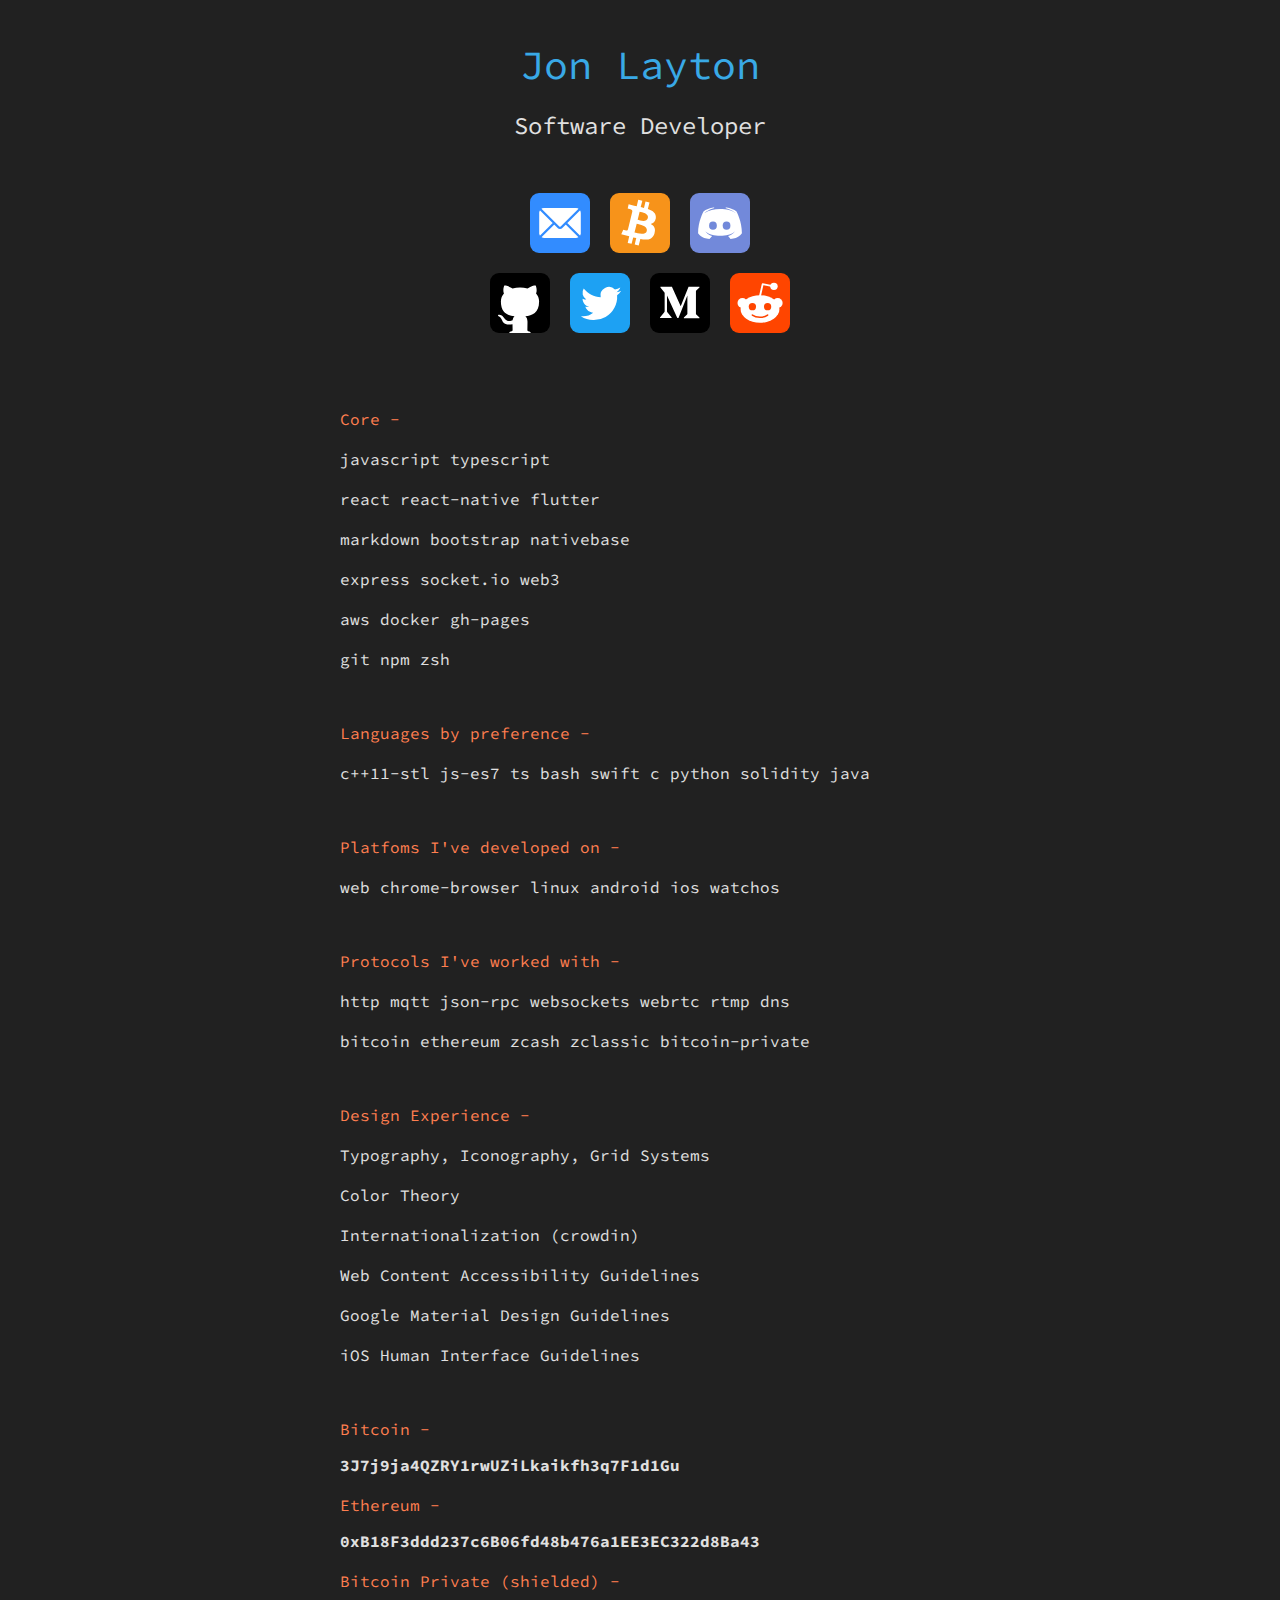
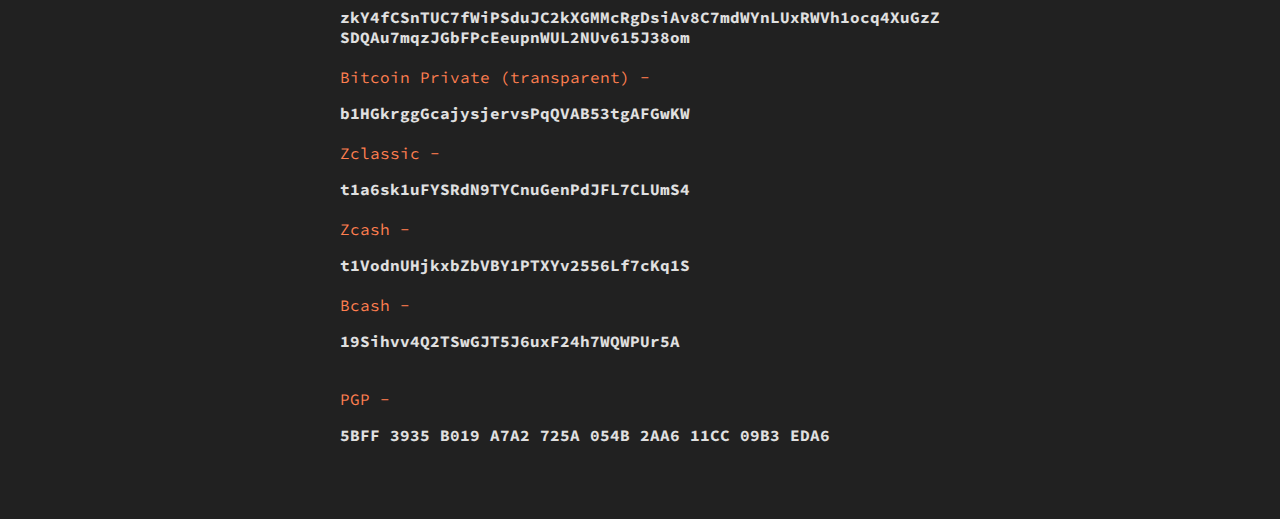
==== index.html @ 003374ee "Initial commit" ====
<!DOCTYPE html>
<html lang="en">
<body>
  <head>

    <meta charset="UTF-8">
    <meta name="viewport" content="width=device-width, initial-scale=1.0 user-scalable=no">

    <title>JonL.io</title>

    <link href="https://fonts.googleapis.com/css?family=Source+Code+Pro" rel="stylesheet" type="text/css">
    <link href="https://fonts.googleapis.com/icon?family=Material+Icons" rel="stylesheet">
    <link href="css/style.css" rel="stylesheet" type="text/css">

    <script src="https://ajax.googleapis.com/ajax/libs/jquery/3.1.1/jquery.min.js"></script>

  </head>
  <header>

    <span class="previous button left material-icons" style="display: none;">navigate_before</span>
    <span class="next button material-icons" style="display: none;">navigate_next</span>

    <!-- Switches between an icon and text -->
    <span class="text left desktop" id="desktop" style="display: none;"></span>
    <span class="text left mobile" id="mobile" style="display: none;"></span>

    <!-- Switches between small and large -->
    <!--
    <span class="inversion button right mobile material-icons">invert_colors</span>
    <span class="inversion button right desktop" style="margin-right:40px;">&#9635;</span>
    -->

  </header>
  <section>

    <!-- (Increment for next post) (first visible at the top) -->

    <div class="post" id="0" style="margin-top: 40px;">
      <h1>Jon Layton</h1>
      <h2>Software Developer</h2>
      <br/>
      <br/>

      <ul class="social-list centered">
        <li><a href="mailto:me@jonl.io">
          <svg xmlns="http://www.w3.org/2000/svg" fill="#328cff" aria-label="Email" role="img" viewBox="0 0 512 512"><rect width="512" height="512" rx="15%"/><rect width="355" height="256" x="78.5" y="128" fill="#fff" rx="8%"/><path fill="none" stroke="#328cff" stroke-width="20" d="M434 128L269 292c-7 8-19 8-26 0L78 128m0 256l129-128m227 128L305 256"/></svg>
        </a></li>
        <li><a href="bitcoin:3J7j9ja4QZRY1rwUZiLkaikfh3q7F1d1Gu">
          <svg fill="#fff" viewBox="0 0 512 512" xmlns="http://www.w3.org/2000/svg" aria-label="Bitcoin" role="img"><rect fill="#f7931a" height="512" rx="15%" width="512"/><path d="m391 216c6-43-25-64-68-79l14-55-34-9-13 54-28-7 14-54-35-9-13 56-22-5-47-12-8 36 24 6c14 4 17 14 15 21l-15 63 3 1-3-1-22 89c-2 5-6 11-16 8l-24-6-17 39 68 17-13 57 33 8 14-55 26 6-13 55 34 9 14-56c58 11 102 6 120-46 14-42-1-66-32-82 22-5 39-20 44-49zm-77 108c-11 41-82 20-105 14l19-75c23 6 97 17 86 61zm9-110c-9 39-67 20-87 15l17-68c20 5 81 14 70 53z"/></svg>
        </a></li>
        <li><a href="https://discord.gg/fMrTuHS">
          <svg fill="#7289da" viewBox="0 0 512 512" xmlns="http://www.w3.org/2000/svg" aria-label="Discord" role="img"><rect height="512" rx="15%" width="512"/><path d="m346 392-21-25c41-11 57-39 57-39-52 49-194 51-249 0 0 0 14 26 56 39l-23 25c-70-1-97-48-97-48 0-104 46-187 46-187 47-33 90-33 90-33l3 4c-58 16-83 42-83 42 68-46 208-42 263 0 1-1-33-28-86-42l5-4s43 0 90 33c0 0 46 83 46 187 0 0-27 47-97 48z" fill="#fff"/><ellipse cx="196" cy="279" rx="33" ry="35"/><ellipse cx="312" cy="279" rx="33" ry="35"/></svg>
        </a></li>
      </ul>

      <ul class="social-list centered">
        <li><a href="https://github.com/ch4ot1c">
          <svg xmlns="http://www.w3.org/2000/svg" aria-label="Github" role="img" viewBox="0 0 512 512"><rect width="512" height="512" rx="15%"/><clipPath id="a"><rect width="512" height="512" rx="15%"/></clipPath><path fill="#fff" d="M335 499c14 0 12 17 12 17H165s-2-17 12-17c13 0 16-6 16-12l-1-50c-71 16-86-28-86-28-12-30-28-37-28-37-24-16 1-16 1-16 26 2 40 26 40 26 22 39 59 28 74 22 2-17 9-28 16-35-57-6-116-28-116-126 0-28 10-51 26-69-3-6-11-32 3-67 0 0 21-7 70 26 42-12 86-12 128 0 49-33 70-26 70-26 14 35 6 61 3 67 16 18 26 41 26 69 0 98-60 120-117 126 10 8 18 24 18 48l-1 70c0 6 3 12 16 12z" clip-path="url(#a)"/></svg>
        </a></li>
        <li><a href="https://twitter.com/Jon_S_Layton">
          <svg xmlns="http://www.w3.org/2000/svg" aria-label="Twitter" role="img" viewBox="0 0 512 512"><rect width="512" height="512" fill="#1da1f3" rx="15%"/><path fill="#fff" d="M437 152c-12 6-26 10-40 12 15-9 26-23 32-40-14 8-29 14-45 17a72 72 0 0 0-122 65c-56-3-110-29-145-74a68 68 0 0 0 22 94c-11 0-22-2-32-7 1 33 24 62 56 69-10 3-21 3-32 1 10 29 37 49 67 50-29 24-68 35-105 29a199 199 0 0 0 309-179c14-10 26-22 35-37"/></svg>
        </a></li>
        <li><a href="https://medium.com/@jon_l">
          <svg xmlns="http://www.w3.org/2000/svg" aria-label="Medium" role="img" viewBox="0 0 512 512"><rect width="512" height="512" rx="15%"/><path fill="#fff" d="M125 173c0-4-2-9-5-11l-31-38v-6h98l75 166 67-166h93v6l-27 26c-2 1-3 4-3 7v190c0 3 1 6 3 8l27 25v6H289v-6l27-26c3-3 3-4 3-8V193l-76 192h-10l-88-192v129c-1 5 1 11 5 15l35 43v5H85v-5l35-43c4-4 6-10 5-15z"/></svg>
        </a></li>
        <li><a href="https://www.reddit.com/user/ch4ot1c/">
          <svg fill="#ff4500" stroke-linecap="round" stroke-linejoin="round" viewBox="0 0 512 512" xmlns="http://www.w3.org/2000/svg" aria-label="Reddit"><rect height="512" rx="15%" width="512"/><g fill="#fff"><ellipse cx="256" cy="307" rx="166" ry="117"/><ellipse cx="106" cy="256" rx="42" ry="42"/><ellipse cx="407" cy="256" rx="42" ry="42"/></g><path d="m256 196 23-101 73 15" fill="none" stroke="#fff" stroke-width="16"/><ellipse cx="375" cy="114" fill="#fff" rx="32" ry="31"/><ellipse cx="191" cy="287" rx="31" ry="31"/><ellipse cx="321" cy="287" rx="31" ry="31"/><path d="m191 359c33 25 97 26 130 0" fill="none" stroke="#ff4500" stroke-width="13"/></svg>
        </a></li>
      </ul>

      <!-- TODO Cashtag, Addrs -->

      <br/>
      <br/>

      <p>
        <p class="color-title">Core -</p>
        <p><a href="https://github.com/tc39/ecma262" target="_blank">javascript</a> <a href="https://github.com/Microsoft/TypeScript/blob/master/doc/spec.md" target="_blank">typescript</a></p>
        <p><a href="https://github.com/facebook/react" target="_blank">react</a> <a href="https://github.com/facebook/react-native" target="_blank">react-native</a> <a href="https://github.com/flutter/flutter" target="_blank">flutter</a></p>
        <p><a href="https://www.markdownguide.org/cheat-sheet/" target="_blank">markdown</a> <a href="https://getbootstrap.com/" target="_blank">bootstrap</a> <a href="https://nativebase.io/" target="_blank">nativebase</a></p>
        <p><a href="https://expressjs.com/en/4x/api.html" target="_blank">express</a> <a href="https://socket.io/" target="_blank">socket.io</a> <a href="https://github.com/ethereum/web3.js/" target="_blank">web3</a></p>
        <p><a href="https://aws.amazon.com/" target="_blank">aws</a> <a href="https://hub.docker.com/explore/" target="_blank">docker</a> <a href="https://pages.github.com/" target="_blank">gh-pages</a></p>
        <p><a href="https://git-scm.com/" target="_blank">git</a> <a href="https://www.npmjs.com/" target="_blank">npm</a> <a href="https://github.com/robbyrussell/oh-my-zsh/wiki" target="_blank">zsh</a></p>
        <br/>
        <p class="color-title">Languages by preference -</p>
        <p><a href="https://en.cppreference.com/w/cpp" target="_blank">c++11-stl</a> <a href="https://github.com/tc39/ecma262" target="_blank">js-es7</a> <a href="https://github.com/Microsoft/TypeScript/blob/master/doc/spec.md" target="_blank">ts</a> <a href="https://www.gnu.org/software/bash/" target="_blank">bash</a> <a href="https://docs.swift.org/swift-book/LanguageGuide/TheBasics.html" target="_blank">swift</a> <a href="http://cslibrary.stanford.edu/101/EssentialC.pdf" target="_blank">c</a> <a href="https://docs.python.org/3.6/" target="_blank">python</a> <a href="https://remix.ethereum.org/" target="_blank">solidity</a> <a href="https://www.java.com/en/" target="_blank">java</a></p>
        <br/>
        <p class="color-title">Platfoms I've developed on -</p>
        <p><a href="https://developers.google.com/web/progressive-web-apps/" target="_blank">web</a> <a href="https://developer.chrome.com/extensions/devguide" target="_blank">chrome-browser</a> <a href="https://www.kernel.org/" target="_blank">linux</a> <a href="https://www.android.com/" target="_blank">android</a> <a href="https://www.apple.com/ios" target="_blank">ios</a> <a href="https://www.apple.com/watchos" target="_blank">watchos</a></p>
        <br/>
        <p class="color-title">Protocols I've worked with -</p>
        <p><a href="https://tools.ietf.org/html/rfc7540" target="_blank">http</a> <a href="https://mqtt.org/" target="_blank">mqtt</a> <a href="http://www.jsonrpc.org/" target="_blank">json-rpc</a> <a href="https://tools.ietf.org/html/rfc6455" target="_blank">websockets</a> <a href="https://webrtc.org/" target="_blank">webrtc</a> <a href="https://www.adobe.com/content/dam/acom/en/devnet/rtmp/pdf/rtmp_specification_1.0.pdf" target="_blank">rtmp</a> <a href="https://blog.cloudflare.com/announcing-1111/" target="_blank">dns</a></p>
        <p><a href="https://bitcoin.org/bitcoin.pdf" target="_blank">bitcoin</a> <a href="http://gavwood.com/paper.pdf" target="_blank">ethereum</a> <a href="https://github.com/zcash/zips/blob/master/protocol/protocol.pdf" target="_blank">zcash</a> <a href="https://github.com/z-classic/zclassic" target="_blank">zclassic</a> <a href="https://github.com/BTCPrivate/BitcoinPrivate" target="_blank">bitcoin-private</a></p>
        <br/>
        <p class="color-title">Design Experience -</p>
        <p>Typography, Iconography, Grid Systems</p>
        <p>Color Theory</p>
        <p>Internationalization (<a href="https://crowdin.com/" target="_blank">crowdin</a>)</p>
        <p>Web Content Accessibility Guidelines</p>
        <p>Google Material Design Guidelines</p>
        <p>iOS Human Interface Guidelines</p>
        <br/>
        <p class="color-title">Bitcoin - </p><b>3J7j9ja4QZRY1rwUZiLkaikfh3q7F1d1Gu</b>
        <p class="color-title">Ethereum - </p><b>0xB18F3ddd237c6B06fd48b476a1EE3EC322d8Ba43</b>
        <p class="color-title">Bitcoin Private (shielded) - </p><b>zkY4fCSnTUC7fWiPSduJC2kXGMMcRgDsiAv8C7mdWYnLUxRWVh1ocq4XuGzZSDQAu7mqzJGbFPcEeupnWUL2NUv615J38om</b>
        <p class="color-title">Bitcoin Private (transparent) - </p><b>b1HGkrggGcajysjervsPqQVAB53tgAFGwKW</b>
        <p class="color-title">Zclassic - </p><b>t1a6sk1uFYSRdN9TYCnuGenPdJFL7CLUmS4</b>
        <p class="color-title">Zcash - </p><b>t1VodnUHjkxbZbVBY1PTXYv2556Lf7cKq1S</b>
        <p class="color-title">Bcash - </p><b>19Sihvv4Q2TSwGJT5J6uxF24h7WQWPUr5A</b>
        <br/>
        <br/>
        <p class="color-title">PGP - </p><b>5BFF 3935 B019 A7A2 725A 054B 2AA6 11CC 09B3 EDA6</b>

    </div>

    <!-- Programming Education -->

    <br/>
  </section>

</body>
</html>
---- css/style.css ----
body { background-color: #212121; margin: 0; }
header { max-height: 56px; }

section {
  margin-left: auto;
  margin-right: auto;
  padding-left: 16px;
  padding-right: 16px;
  max-width: 600px;
  padding-bottom: 56px;
}

h1, h2, p, i, b, a, span { font-family: "Source Code Pro", serif; }
h1 { text-align: center; color: #39A9E6; margin-top: 20px; font-size: 250%; }
h1, h2 { font-weight: normal; text-align: center; margin-bottom: 0px; }

h2, p, i, b, a {
  color: #E0E0E0;
  text-decoration: none;
}

h2, p { margin-top: 20px; }
p { text-align: left; }
a { border-bottom: 0; text-decoration: none; }
a:hover {
    border-bottom: 1px dotted #E0E0E0;
    text-decoration: none;
    cursor: pointer;
}

span, .material-icons {
  color: #A6A6A6;
  line-height: 56px;
  padding-right: 8px;
  padding-left: 8px;
  cursor: pointer;
  display: inline-block;
}

.left { float: left; }
.right { float: right; }

.text {
  padding-left: 2px;
  padding-right: 2px;
}

.line {
  height: 1px;
  margin-bottom: 20px;
  margin-top: 20px;
  background-color: #A6A6A6;
  opacity: 0.2;
}

.body-light { background-color: #FDF6E3; }
.span-light { color: #646464; }
.text-light { color: #212121; }
.line-light { background-color: #646464; }

.pressed { background-color: rgba(166, 166, 166, 0.2); }
.hidden { visibility: hidden; }

.mobile { display: none; }

@media (max-width: 600px) {
  .desktop { display: none; }
  .mobile { display: inline-block; }
}


p.color-title {
  color: coral;
}

.social-list {
  list-style: none;
  text-align: center;

  margin-left: auto;
  margin-right: auto;

  padding: 0px;
}

.social-list li {
  width: 60px;

  padding-left: 8px;
  padding-right: 8px;
  display: inline-block;
}

.social-list li a:hover {
  border-bottom: 0;
}

.centered {
  text-align: center;
}

.qr {
  width: 300px;
}

p~b {
  word-wrap: break-word;
}
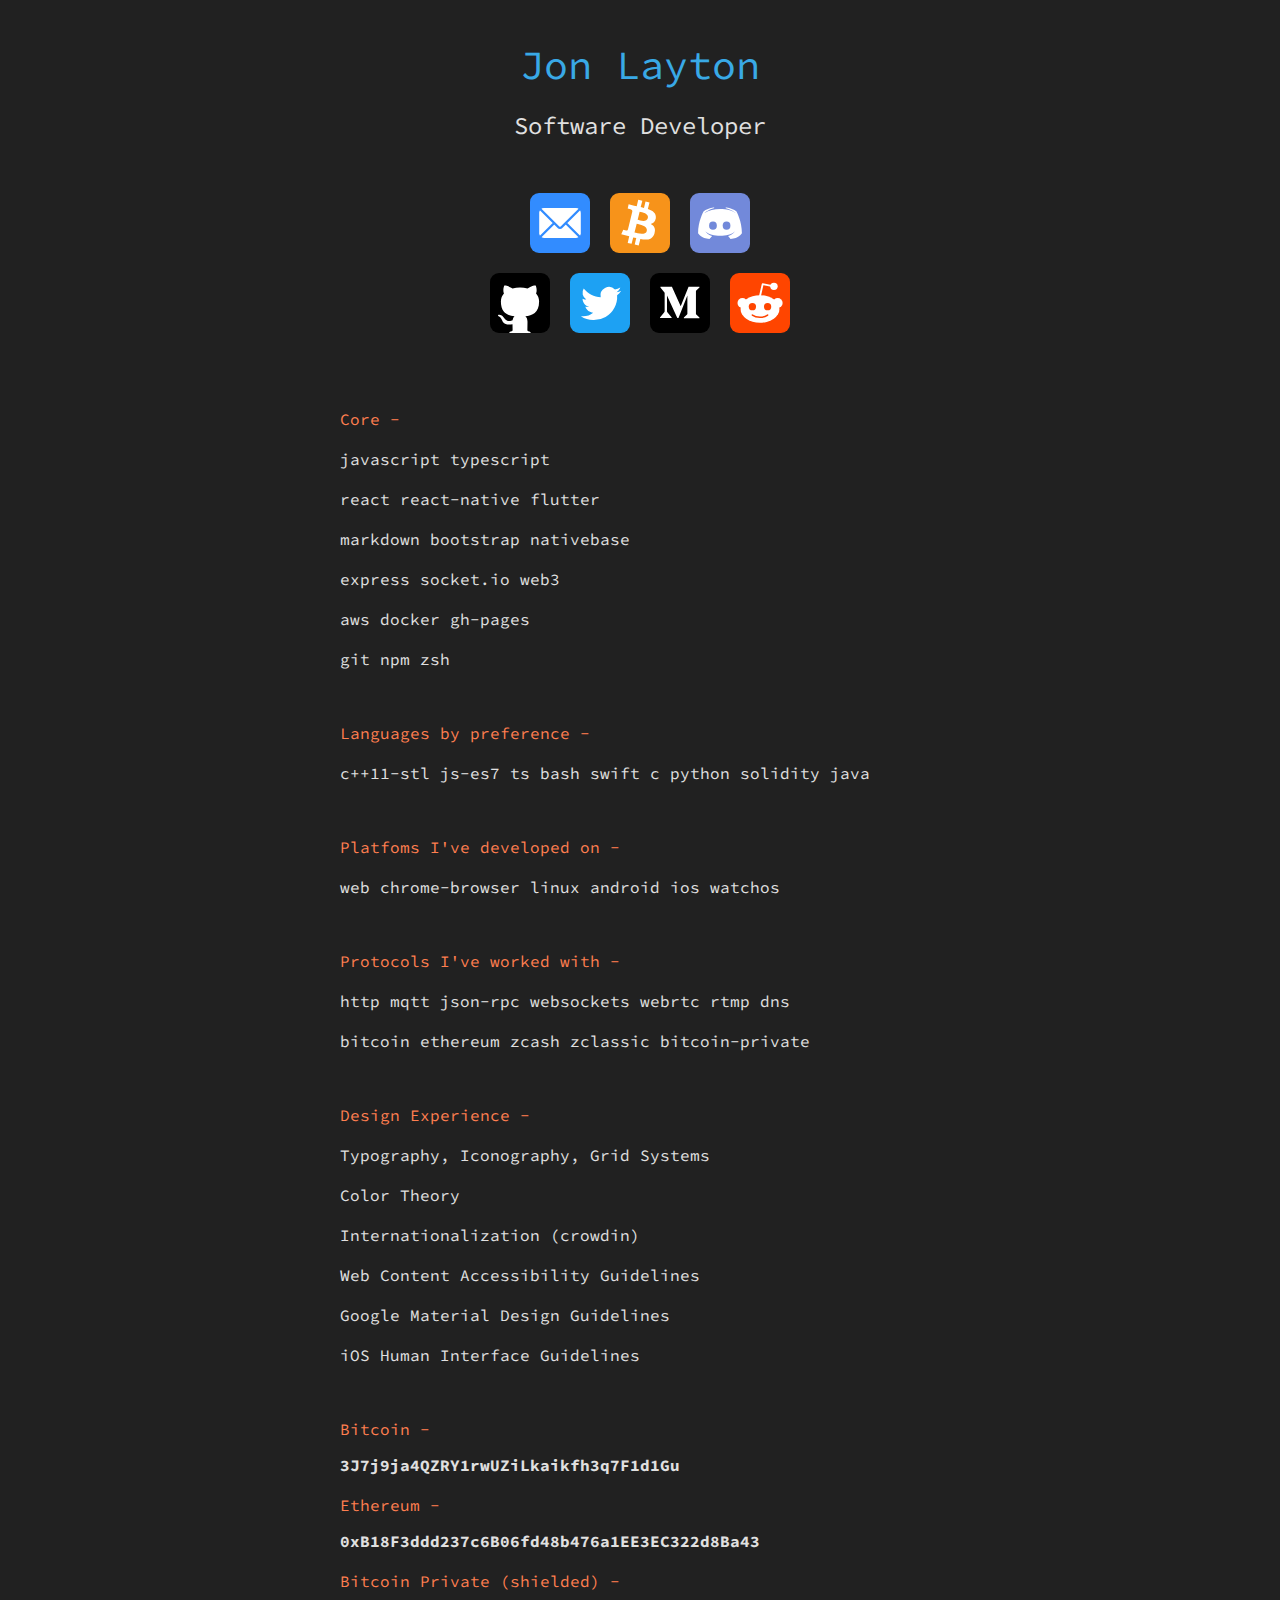
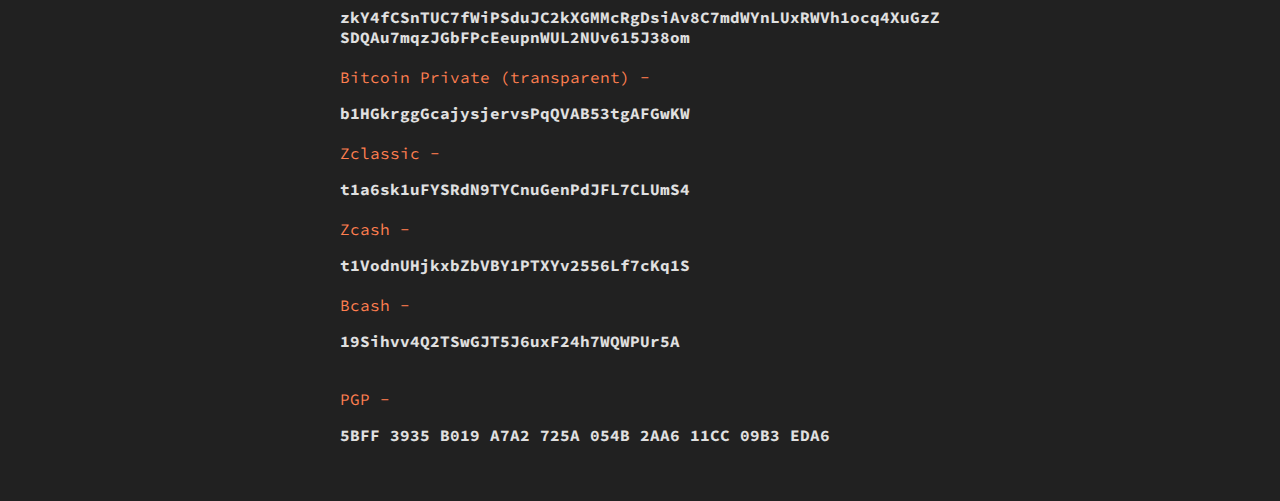
==== commit b9617782: "Cleanup" ====
--- a/index.html
+++ b/index.html
@@ -1,97 +1,133 @@
 <!DOCTYPE html>
 <html lang="en">
+
+<head>
+
+  <meta charset="UTF-8">
+  <meta name="viewport" content="width=device-width, initial-scale=1.0 user-scalable=no">
+
+  <title>JonL.io</title>
+
+  <link href="https://fonts.googleapis.com/css?family=Source+Code+Pro" rel="stylesheet" type="text/css">
+  <link href="https://fonts.googleapis.com/icon?family=Material+Icons" rel="stylesheet">
+  <link href="css/style.css" rel="stylesheet" type="text/css">
+
+  <script src="https://ajax.googleapis.com/ajax/libs/jquery/3.1.1/jquery.min.js"></script>
+
+</head>
+
 <body>
-  <head>
 
-    <meta charset="UTF-8">
-    <meta name="viewport" content="width=device-width, initial-scale=1.0 user-scalable=no">
-
-    <title>JonL.io</title>
-
-    <link href="https://fonts.googleapis.com/css?family=Source+Code+Pro" rel="stylesheet" type="text/css">
-    <link href="https://fonts.googleapis.com/icon?family=Material+Icons" rel="stylesheet">
-    <link href="css/style.css" rel="stylesheet" type="text/css">
-
-    <script src="https://ajax.googleapis.com/ajax/libs/jquery/3.1.1/jquery.min.js"></script>
-
-  </head>
-  <header>
-
-    <span class="previous button left material-icons" style="display: none;">navigate_before</span>
-    <span class="next button material-icons" style="display: none;">navigate_next</span>
-
-    <!-- Switches between an icon and text -->
-    <span class="text left desktop" id="desktop" style="display: none;"></span>
-    <span class="text left mobile" id="mobile" style="display: none;"></span>
-
-    <!-- Switches between small and large -->
-    <!--
-    <span class="inversion button right mobile material-icons">invert_colors</span>
-    <span class="inversion button right desktop" style="margin-right:40px;">&#9635;</span>
-    -->
-
-  </header>
   <section>
-
-    <!-- (Increment for next post) (first visible at the top) -->
-
-    <div class="post" id="0" style="margin-top: 40px;">
+    <div class="post" id="page" style="margin-top: 40px;">
       <h1>Jon Layton</h1>
       <h2>Software Developer</h2>
-      <br/>
-      <br/>
+      <br />
+      <br />
 
       <ul class="social-list centered">
         <li><a href="mailto:me@jonl.io">
-          <svg xmlns="http://www.w3.org/2000/svg" fill="#328cff" aria-label="Email" role="img" viewBox="0 0 512 512"><rect width="512" height="512" rx="15%"/><rect width="355" height="256" x="78.5" y="128" fill="#fff" rx="8%"/><path fill="none" stroke="#328cff" stroke-width="20" d="M434 128L269 292c-7 8-19 8-26 0L78 128m0 256l129-128m227 128L305 256"/></svg>
-        </a></li>
+            <svg xmlns="http://www.w3.org/2000/svg" fill="#328cff" aria-label="Email" role="img" viewBox="0 0 512 512">
+              <rect width="512" height="512" rx="15%" />
+              <rect width="355" height="256" x="78.5" y="128" fill="#fff" rx="8%" />
+              <path fill="none" stroke="#328cff" stroke-width="20" d="M434 128L269 292c-7 8-19 8-26 0L78 128m0 256l129-128m227 128L305 256" /></svg>
+          </a></li>
         <li><a href="bitcoin:3J7j9ja4QZRY1rwUZiLkaikfh3q7F1d1Gu">
-          <svg fill="#fff" viewBox="0 0 512 512" xmlns="http://www.w3.org/2000/svg" aria-label="Bitcoin" role="img"><rect fill="#f7931a" height="512" rx="15%" width="512"/><path d="m391 216c6-43-25-64-68-79l14-55-34-9-13 54-28-7 14-54-35-9-13 56-22-5-47-12-8 36 24 6c14 4 17 14 15 21l-15 63 3 1-3-1-22 89c-2 5-6 11-16 8l-24-6-17 39 68 17-13 57 33 8 14-55 26 6-13 55 34 9 14-56c58 11 102 6 120-46 14-42-1-66-32-82 22-5 39-20 44-49zm-77 108c-11 41-82 20-105 14l19-75c23 6 97 17 86 61zm9-110c-9 39-67 20-87 15l17-68c20 5 81 14 70 53z"/></svg>
-        </a></li>
+            <svg fill="#fff" viewBox="0 0 512 512" xmlns="http://www.w3.org/2000/svg" aria-label="Bitcoin" role="img">
+              <rect fill="#f7931a" height="512" rx="15%" width="512" />
+              <path d="m391 216c6-43-25-64-68-79l14-55-34-9-13 54-28-7 14-54-35-9-13 56-22-5-47-12-8 36 24 6c14 4 17 14 15 21l-15 63 3 1-3-1-22 89c-2 5-6 11-16 8l-24-6-17 39 68 17-13 57 33 8 14-55 26 6-13 55 34 9 14-56c58 11 102 6 120-46 14-42-1-66-32-82 22-5 39-20 44-49zm-77 108c-11 41-82 20-105 14l19-75c23 6 97 17 86 61zm9-110c-9 39-67 20-87 15l17-68c20 5 81 14 70 53z" /></svg>
+          </a></li>
         <li><a href="https://discord.gg/fMrTuHS">
-          <svg fill="#7289da" viewBox="0 0 512 512" xmlns="http://www.w3.org/2000/svg" aria-label="Discord" role="img"><rect height="512" rx="15%" width="512"/><path d="m346 392-21-25c41-11 57-39 57-39-52 49-194 51-249 0 0 0 14 26 56 39l-23 25c-70-1-97-48-97-48 0-104 46-187 46-187 47-33 90-33 90-33l3 4c-58 16-83 42-83 42 68-46 208-42 263 0 1-1-33-28-86-42l5-4s43 0 90 33c0 0 46 83 46 187 0 0-27 47-97 48z" fill="#fff"/><ellipse cx="196" cy="279" rx="33" ry="35"/><ellipse cx="312" cy="279" rx="33" ry="35"/></svg>
-        </a></li>
+            <svg fill="#7289da" viewBox="0 0 512 512" xmlns="http://www.w3.org/2000/svg" aria-label="Discord" role="img">
+              <rect height="512" rx="15%" width="512" />
+              <path d="m346 392-21-25c41-11 57-39 57-39-52 49-194 51-249 0 0 0 14 26 56 39l-23 25c-70-1-97-48-97-48 0-104 46-187 46-187 47-33 90-33 90-33l3 4c-58 16-83 42-83 42 68-46 208-42 263 0 1-1-33-28-86-42l5-4s43 0 90 33c0 0 46 83 46 187 0 0-27 47-97 48z"
+                fill="#fff" />
+              <ellipse cx="196" cy="279" rx="33" ry="35" />
+              <ellipse cx="312" cy="279" rx="33" ry="35" /></svg>
+          </a></li>
       </ul>
 
       <ul class="social-list centered">
         <li><a href="https://github.com/ch4ot1c">
-          <svg xmlns="http://www.w3.org/2000/svg" aria-label="Github" role="img" viewBox="0 0 512 512"><rect width="512" height="512" rx="15%"/><clipPath id="a"><rect width="512" height="512" rx="15%"/></clipPath><path fill="#fff" d="M335 499c14 0 12 17 12 17H165s-2-17 12-17c13 0 16-6 16-12l-1-50c-71 16-86-28-86-28-12-30-28-37-28-37-24-16 1-16 1-16 26 2 40 26 40 26 22 39 59 28 74 22 2-17 9-28 16-35-57-6-116-28-116-126 0-28 10-51 26-69-3-6-11-32 3-67 0 0 21-7 70 26 42-12 86-12 128 0 49-33 70-26 70-26 14 35 6 61 3 67 16 18 26 41 26 69 0 98-60 120-117 126 10 8 18 24 18 48l-1 70c0 6 3 12 16 12z" clip-path="url(#a)"/></svg>
-        </a></li>
-        <li><a href="https://twitter.com/Jon_S_Layton">
-          <svg xmlns="http://www.w3.org/2000/svg" aria-label="Twitter" role="img" viewBox="0 0 512 512"><rect width="512" height="512" fill="#1da1f3" rx="15%"/><path fill="#fff" d="M437 152c-12 6-26 10-40 12 15-9 26-23 32-40-14 8-29 14-45 17a72 72 0 0 0-122 65c-56-3-110-29-145-74a68 68 0 0 0 22 94c-11 0-22-2-32-7 1 33 24 62 56 69-10 3-21 3-32 1 10 29 37 49 67 50-29 24-68 35-105 29a199 199 0 0 0 309-179c14-10 26-22 35-37"/></svg>
-        </a></li>
+            <svg xmlns="http://www.w3.org/2000/svg" aria-label="Github" role="img" viewBox="0 0 512 512">
+              <rect width="512" height="512" rx="15%" />
+              <clipPath id="gh_svg">
+                <rect width="512" height="512" rx="15%" />
+              </clipPath>
+              <path fill="#fff" d="M335 499c14 0 12 17 12 17H165s-2-17 12-17c13 0 16-6 16-12l-1-50c-71 16-86-28-86-28-12-30-28-37-28-37-24-16 1-16 1-16 26 2 40 26 40 26 22 39 59 28 74 22 2-17 9-28 16-35-57-6-116-28-116-126 0-28 10-51 26-69-3-6-11-32 3-67 0 0 21-7 70 26 42-12 86-12 128 0 49-33 70-26 70-26 14 35 6 61 3 67 16 18 26 41 26 69 0 98-60 120-117 126 10 8 18 24 18 48l-1 70c0 6 3 12 16 12z"
+                clip-path="url(#gh_svg)" />
+            </svg>
+          </a></li>
+        <li><a href="https://twitter.com/Jon_L_">
+            <svg xmlns="http://www.w3.org/2000/svg" aria-label="Twitter" role="img" viewBox="0 0 512 512">
+              <rect width="512" height="512" fill="#1da1f3" rx="15%" />
+              <path fill="#fff" d="M437 152c-12 6-26 10-40 12 15-9 26-23 32-40-14 8-29 14-45 17a72 72 0 0 0-122 65c-56-3-110-29-145-74a68 68 0 0 0 22 94c-11 0-22-2-32-7 1 33 24 62 56 69-10 3-21 3-32 1 10 29 37 49 67 50-29 24-68 35-105 29a199 199 0 0 0 309-179c14-10 26-22 35-37" /></svg>
+          </a></li>
         <li><a href="https://medium.com/@jon_l">
-          <svg xmlns="http://www.w3.org/2000/svg" aria-label="Medium" role="img" viewBox="0 0 512 512"><rect width="512" height="512" rx="15%"/><path fill="#fff" d="M125 173c0-4-2-9-5-11l-31-38v-6h98l75 166 67-166h93v6l-27 26c-2 1-3 4-3 7v190c0 3 1 6 3 8l27 25v6H289v-6l27-26c3-3 3-4 3-8V193l-76 192h-10l-88-192v129c-1 5 1 11 5 15l35 43v5H85v-5l35-43c4-4 6-10 5-15z"/></svg>
-        </a></li>
+            <svg xmlns="http://www.w3.org/2000/svg" aria-label="Medium" role="img" viewBox="0 0 512 512">
+              <rect width="512" height="512" rx="15%" />
+              <path fill="#fff" d="M125 173c0-4-2-9-5-11l-31-38v-6h98l75 166 67-166h93v6l-27 26c-2 1-3 4-3 7v190c0 3 1 6 3 8l27 25v6H289v-6l27-26c3-3 3-4 3-8V193l-76 192h-10l-88-192v129c-1 5 1 11 5 15l35 43v5H85v-5l35-43c4-4 6-10 5-15z" /></svg>
+          </a></li>
         <li><a href="https://www.reddit.com/user/ch4ot1c/">
-          <svg fill="#ff4500" stroke-linecap="round" stroke-linejoin="round" viewBox="0 0 512 512" xmlns="http://www.w3.org/2000/svg" aria-label="Reddit"><rect height="512" rx="15%" width="512"/><g fill="#fff"><ellipse cx="256" cy="307" rx="166" ry="117"/><ellipse cx="106" cy="256" rx="42" ry="42"/><ellipse cx="407" cy="256" rx="42" ry="42"/></g><path d="m256 196 23-101 73 15" fill="none" stroke="#fff" stroke-width="16"/><ellipse cx="375" cy="114" fill="#fff" rx="32" ry="31"/><ellipse cx="191" cy="287" rx="31" ry="31"/><ellipse cx="321" cy="287" rx="31" ry="31"/><path d="m191 359c33 25 97 26 130 0" fill="none" stroke="#ff4500" stroke-width="13"/></svg>
-        </a></li>
+            <svg fill="#ff4500" stroke-linecap="round" stroke-linejoin="round" viewBox="0 0 512 512" xmlns="http://www.w3.org/2000/svg"
+              aria-label="Reddit">
+              <rect height="512" rx="15%" width="512" />
+              <g fill="#fff">
+                <ellipse cx="256" cy="307" rx="166" ry="117" />
+                <ellipse cx="106" cy="256" rx="42" ry="42" />
+                <ellipse cx="407" cy="256" rx="42" ry="42" />
+              </g>
+              <path d="m256 196 23-101 73 15" fill="none" stroke="#fff" stroke-width="16" />
+              <ellipse cx="375" cy="114" fill="#fff" rx="32" ry="31" />
+              <ellipse cx="191" cy="287" rx="31" ry="31" />
+              <ellipse cx="321" cy="287" rx="31" ry="31" />
+              <path d="m191 359c33 25 97 26 130 0" fill="none" stroke="#ff4500" stroke-width="13" />
+            </svg>
+          </a></li>
       </ul>
 
-      <!-- TODO Cashtag, Addrs -->
-
-      <br/>
-      <br/>
+      <br />
+      <br />
 
       <p>
         <p class="color-title">Core -</p>
-        <p><a href="https://github.com/tc39/ecma262" target="_blank">javascript</a> <a href="https://github.com/Microsoft/TypeScript/blob/master/doc/spec.md" target="_blank">typescript</a></p>
-        <p><a href="https://github.com/facebook/react" target="_blank">react</a> <a href="https://github.com/facebook/react-native" target="_blank">react-native</a> <a href="https://github.com/flutter/flutter" target="_blank">flutter</a></p>
-        <p><a href="https://www.markdownguide.org/cheat-sheet/" target="_blank">markdown</a> <a href="https://getbootstrap.com/" target="_blank">bootstrap</a> <a href="https://nativebase.io/" target="_blank">nativebase</a></p>
-        <p><a href="https://expressjs.com/en/4x/api.html" target="_blank">express</a> <a href="https://socket.io/" target="_blank">socket.io</a> <a href="https://github.com/ethereum/web3.js/" target="_blank">web3</a></p>
-        <p><a href="https://aws.amazon.com/" target="_blank">aws</a> <a href="https://hub.docker.com/explore/" target="_blank">docker</a> <a href="https://pages.github.com/" target="_blank">gh-pages</a></p>
-        <p><a href="https://git-scm.com/" target="_blank">git</a> <a href="https://www.npmjs.com/" target="_blank">npm</a> <a href="https://github.com/robbyrussell/oh-my-zsh/wiki" target="_blank">zsh</a></p>
-        <br/>
+        <p><a href="https://github.com/tc39/ecma262" target="_blank">javascript</a> <a href="https://github.com/Microsoft/TypeScript/blob/master/doc/spec.md"
+            target="_blank">typescript</a></p>
+        <p><a href="https://github.com/facebook/react" target="_blank">react</a> <a href="https://github.com/facebook/react-native"
+            target="_blank">react-native</a> <a href="https://github.com/flutter/flutter" target="_blank">flutter</a></p>
+        <p><a href="https://www.markdownguide.org/cheat-sheet/" target="_blank">markdown</a> <a href="https://getbootstrap.com/"
+            target="_blank">bootstrap</a> <a href="https://nativebase.io/" target="_blank">nativebase</a></p>
+        <p><a href="https://expressjs.com/en/4x/api.html" target="_blank">express</a> <a href="https://socket.io/"
+            target="_blank">socket.io</a> <a href="https://github.com/ethereum/web3.js/" target="_blank">web3</a></p>
+        <p><a href="https://aws.amazon.com/" target="_blank">aws</a> <a href="https://hub.docker.com/explore/" target="_blank">docker</a>
+          <a href="https://pages.github.com/" target="_blank">gh-pages</a></p>
+        <p><a href="https://git-scm.com/" target="_blank">git</a> <a href="https://www.npmjs.com/" target="_blank">npm</a>
+          <a href="https://github.com/robbyrussell/oh-my-zsh/wiki" target="_blank">zsh</a></p>
+        <br />
         <p class="color-title">Languages by preference -</p>
-        <p><a href="https://en.cppreference.com/w/cpp" target="_blank">c++11-stl</a> <a href="https://github.com/tc39/ecma262" target="_blank">js-es7</a> <a href="https://github.com/Microsoft/TypeScript/blob/master/doc/spec.md" target="_blank">ts</a> <a href="https://www.gnu.org/software/bash/" target="_blank">bash</a> <a href="https://docs.swift.org/swift-book/LanguageGuide/TheBasics.html" target="_blank">swift</a> <a href="http://cslibrary.stanford.edu/101/EssentialC.pdf" target="_blank">c</a> <a href="https://docs.python.org/3.6/" target="_blank">python</a> <a href="https://remix.ethereum.org/" target="_blank">solidity</a> <a href="https://www.java.com/en/" target="_blank">java</a></p>
-        <br/>
+        <p><a href="https://en.cppreference.com/w/cpp" target="_blank">c++11-stl</a> <a href="https://github.com/tc39/ecma262"
+            target="_blank">js-es7</a> <a href="https://github.com/Microsoft/TypeScript/blob/master/doc/spec.md" target="_blank">ts</a>
+          <a href="https://www.gnu.org/software/bash/" target="_blank">bash</a> <a href="https://docs.swift.org/swift-book/LanguageGuide/TheBasics.html"
+            target="_blank">swift</a> <a href="http://cslibrary.stanford.edu/101/EssentialC.pdf" target="_blank">c</a>
+          <a href="https://docs.python.org/3.6/" target="_blank">python</a> <a href="https://remix.ethereum.org/"
+            target="_blank">solidity</a> <a href="https://www.java.com/en/" target="_blank">java</a></p>
+        <br />
         <p class="color-title">Platfoms I've developed on -</p>
-        <p><a href="https://developers.google.com/web/progressive-web-apps/" target="_blank">web</a> <a href="https://developer.chrome.com/extensions/devguide" target="_blank">chrome-browser</a> <a href="https://www.kernel.org/" target="_blank">linux</a> <a href="https://www.android.com/" target="_blank">android</a> <a href="https://www.apple.com/ios" target="_blank">ios</a> <a href="https://www.apple.com/watchos" target="_blank">watchos</a></p>
-        <br/>
+        <p><a href="https://developers.google.com/web/progressive-web-apps/" target="_blank">web</a> <a href="https://developer.chrome.com/extensions/devguide"
+            target="_blank">chrome-browser</a> <a href="https://www.kernel.org/" target="_blank">linux</a> <a href="https://www.android.com/"
+            target="_blank">android</a> <a href="https://www.apple.com/ios" target="_blank">ios</a> <a href="https://www.apple.com/watchos"
+            target="_blank">watchos</a></p>
+        <br />
         <p class="color-title">Protocols I've worked with -</p>
-        <p><a href="https://tools.ietf.org/html/rfc7540" target="_blank">http</a> <a href="https://mqtt.org/" target="_blank">mqtt</a> <a href="http://www.jsonrpc.org/" target="_blank">json-rpc</a> <a href="https://tools.ietf.org/html/rfc6455" target="_blank">websockets</a> <a href="https://webrtc.org/" target="_blank">webrtc</a> <a href="https://www.adobe.com/content/dam/acom/en/devnet/rtmp/pdf/rtmp_specification_1.0.pdf" target="_blank">rtmp</a> <a href="https://blog.cloudflare.com/announcing-1111/" target="_blank">dns</a></p>
-        <p><a href="https://bitcoin.org/bitcoin.pdf" target="_blank">bitcoin</a> <a href="http://gavwood.com/paper.pdf" target="_blank">ethereum</a> <a href="https://github.com/zcash/zips/blob/master/protocol/protocol.pdf" target="_blank">zcash</a> <a href="https://github.com/z-classic/zclassic" target="_blank">zclassic</a> <a href="https://github.com/BTCPrivate/BitcoinPrivate" target="_blank">bitcoin-private</a></p>
-        <br/>
+        <p><a href="https://tools.ietf.org/html/rfc7540" target="_blank">http</a> <a href="https://mqtt.org/" target="_blank">mqtt</a>
+          <a href="http://www.jsonrpc.org/" target="_blank">json-rpc</a> <a href="https://tools.ietf.org/html/rfc6455"
+            target="_blank">websockets</a> <a href="https://webrtc.org/" target="_blank">webrtc</a> <a href="https://www.adobe.com/content/dam/acom/en/devnet/rtmp/pdf/rtmp_specification_1.0.pdf"
+            target="_blank">rtmp</a> <a href="https://blog.cloudflare.com/announcing-1111/" target="_blank">dns</a></p>
+        <p><a href="https://bitcoin.org/bitcoin.pdf" target="_blank">bitcoin</a> <a href="http://gavwood.com/paper.pdf"
+            target="_blank">ethereum</a> <a href="https://github.com/zcash/zips/blob/master/protocol/protocol.pdf"
+            target="_blank">zcash</a> <a href="https://github.com/z-classic/zclassic" target="_blank">zclassic</a> <a
+            href="https://github.com/BTCPrivate/BitcoinPrivate" target="_blank">bitcoin-private</a></p>
+        <br />
         <p class="color-title">Design Experience -</p>
         <p>Typography, Iconography, Grid Systems</p>
         <p>Color Theory</p>
@@ -99,24 +135,21 @@
         <p>Web Content Accessibility Guidelines</p>
         <p>Google Material Design Guidelines</p>
         <p>iOS Human Interface Guidelines</p>
-        <br/>
-        <p class="color-title">Bitcoin - </p><b>3J7j9ja4QZRY1rwUZiLkaikfh3q7F1d1Gu</b>
+        <br />
+        <p id="donate" class="color-title">Bitcoin - </p><b>3J7j9ja4QZRY1rwUZiLkaikfh3q7F1d1Gu</b>
         <p class="color-title">Ethereum - </p><b>0xB18F3ddd237c6B06fd48b476a1EE3EC322d8Ba43</b>
         <p class="color-title">Bitcoin Private (shielded) - </p><b>zkY4fCSnTUC7fWiPSduJC2kXGMMcRgDsiAv8C7mdWYnLUxRWVh1ocq4XuGzZSDQAu7mqzJGbFPcEeupnWUL2NUv615J38om</b>
         <p class="color-title">Bitcoin Private (transparent) - </p><b>b1HGkrggGcajysjervsPqQVAB53tgAFGwKW</b>
         <p class="color-title">Zclassic - </p><b>t1a6sk1uFYSRdN9TYCnuGenPdJFL7CLUmS4</b>
         <p class="color-title">Zcash - </p><b>t1VodnUHjkxbZbVBY1PTXYv2556Lf7cKq1S</b>
         <p class="color-title">Bcash - </p><b>19Sihvv4Q2TSwGJT5J6uxF24h7WQWPUr5A</b>
-        <br/>
-        <br/>
+        <br />
+        <br />
         <p class="color-title">PGP - </p><b>5BFF 3935 B019 A7A2 725A 054B 2AA6 11CC 09B3 EDA6</b>
-
+        <br />
     </div>
-
-    <!-- Programming Education -->
-
-    <br/>
   </section>
 
 </body>
-</html>
+
+</html>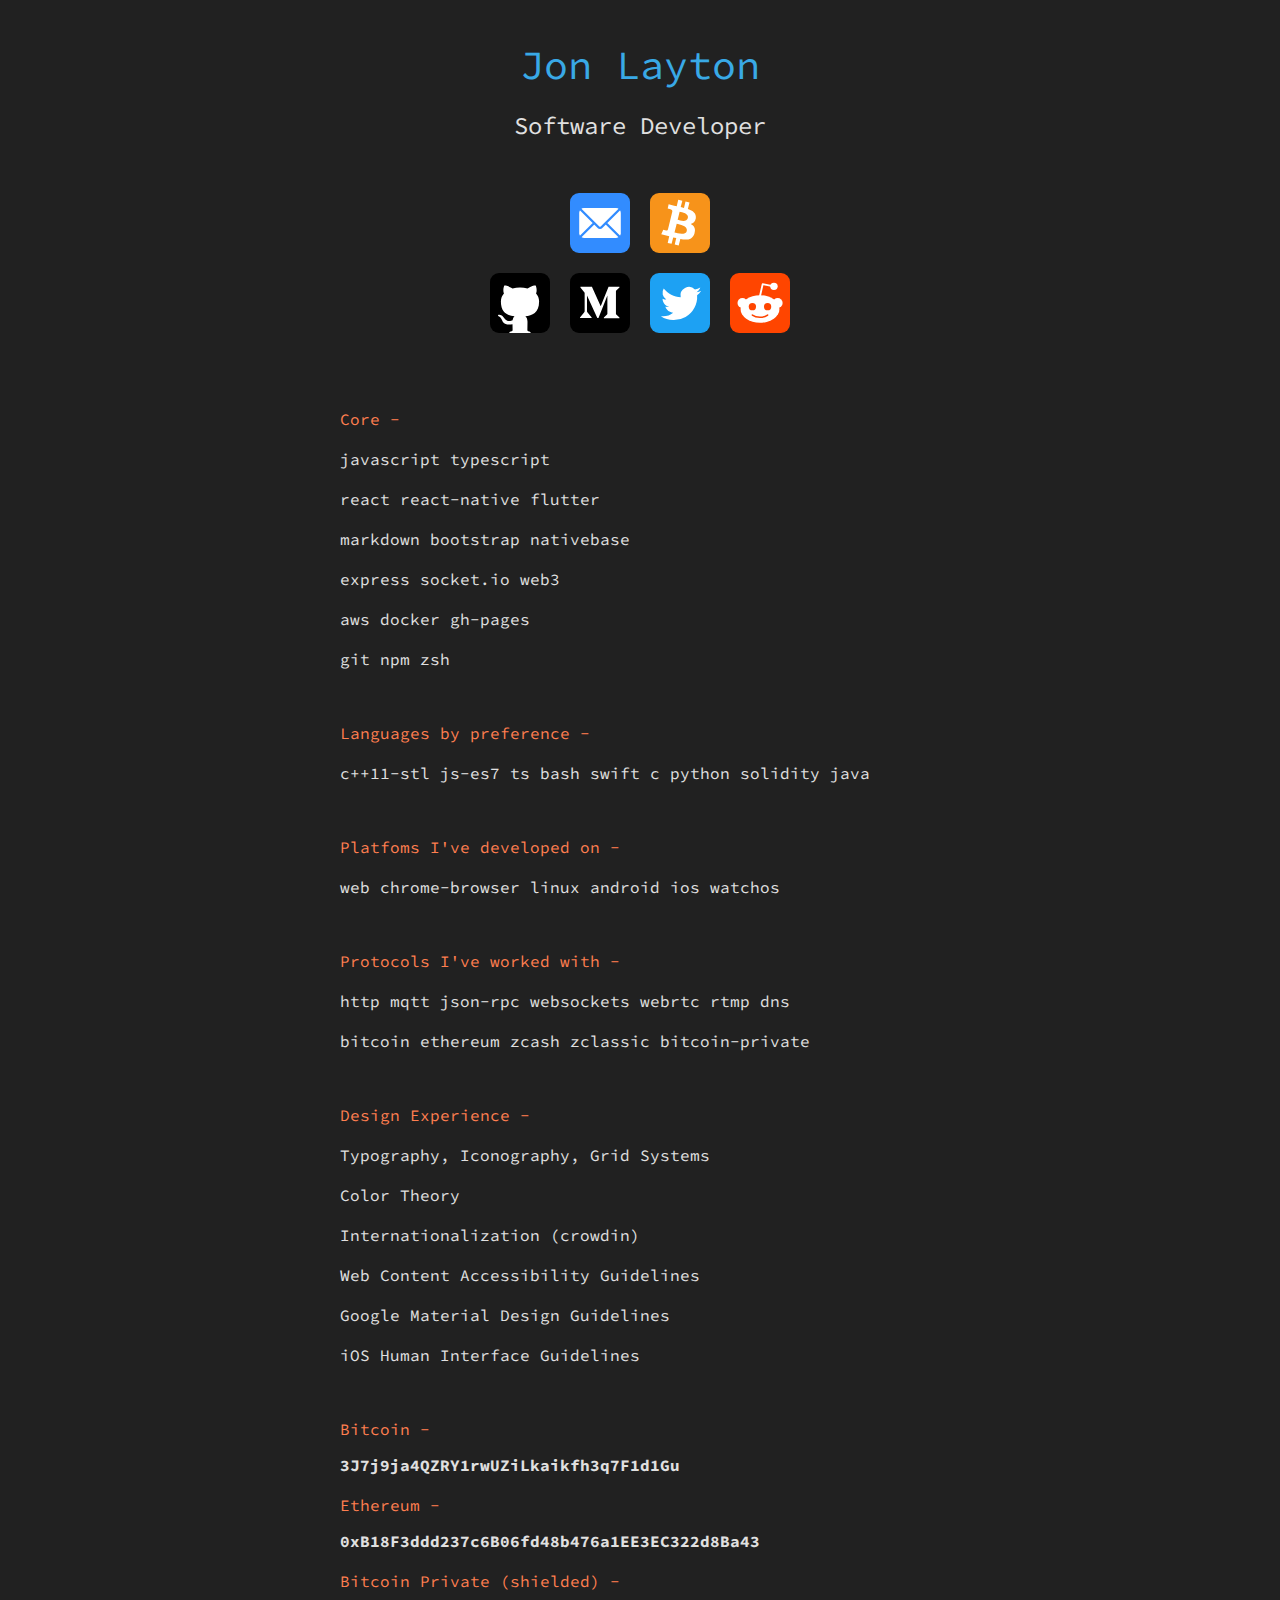
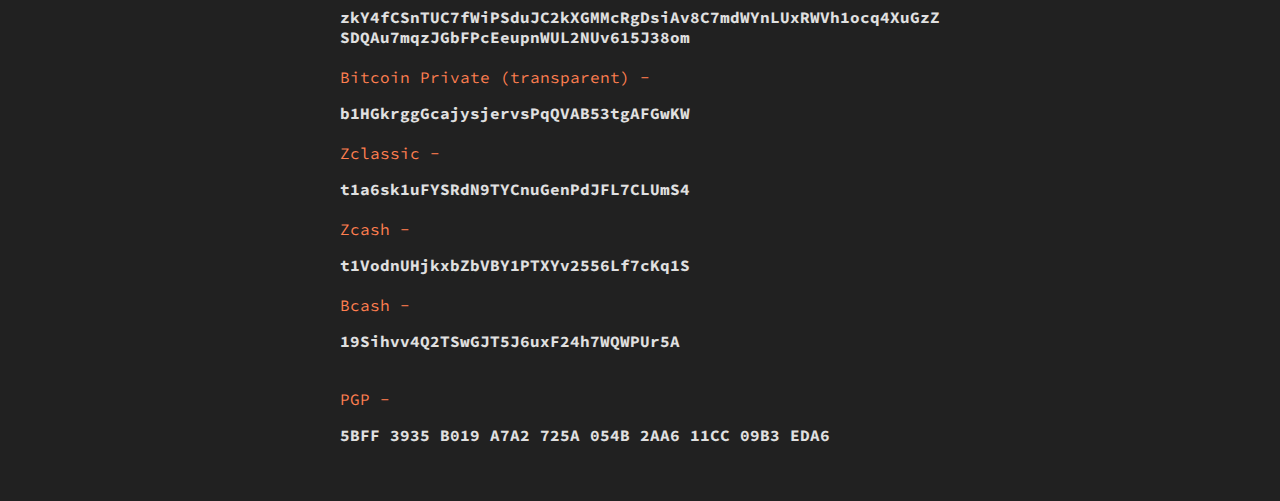
==== commit 671d2a0f: "Remove dead link" ====
--- a/index.html
+++ b/index.html
@@ -37,14 +37,6 @@
               <rect fill="#f7931a" height="512" rx="15%" width="512" />
               <path d="m391 216c6-43-25-64-68-79l14-55-34-9-13 54-28-7 14-54-35-9-13 56-22-5-47-12-8 36 24 6c14 4 17 14 15 21l-15 63 3 1-3-1-22 89c-2 5-6 11-16 8l-24-6-17 39 68 17-13 57 33 8 14-55 26 6-13 55 34 9 14-56c58 11 102 6 120-46 14-42-1-66-32-82 22-5 39-20 44-49zm-77 108c-11 41-82 20-105 14l19-75c23 6 97 17 86 61zm9-110c-9 39-67 20-87 15l17-68c20 5 81 14 70 53z" /></svg>
           </a></li>
-        <li><a href="https://discord.gg/fMrTuHS">
-            <svg fill="#7289da" viewBox="0 0 512 512" xmlns="http://www.w3.org/2000/svg" aria-label="Discord" role="img">
-              <rect height="512" rx="15%" width="512" />
-              <path d="m346 392-21-25c41-11 57-39 57-39-52 49-194 51-249 0 0 0 14 26 56 39l-23 25c-70-1-97-48-97-48 0-104 46-187 46-187 47-33 90-33 90-33l3 4c-58 16-83 42-83 42 68-46 208-42 263 0 1-1-33-28-86-42l5-4s43 0 90 33c0 0 46 83 46 187 0 0-27 47-97 48z"
-                fill="#fff" />
-              <ellipse cx="196" cy="279" rx="33" ry="35" />
-              <ellipse cx="312" cy="279" rx="33" ry="35" /></svg>
-          </a></li>
       </ul>
 
       <ul class="social-list centered">
@@ -58,16 +50,17 @@
                 clip-path="url(#gh_svg)" />
             </svg>
           </a></li>
+        <li><a href="https://medium.com/@jon_l">
+            <svg xmlns="http://www.w3.org/2000/svg" aria-label="Medium" role="img" viewBox="0 0 512 512">
+              <rect width="512" height="512" rx="15%" />
+              <path fill="#fff" d="M125 173c0-4-2-9-5-11l-31-38v-6h98l75 166 67-166h93v6l-27 26c-2 1-3 4-3 7v190c0 3 1 6 3 8l27 25v6H289v-6l27-26c3-3 3-4 3-8V193l-76 192h-10l-88-192v129c-1 5 1 11 5 15l35 43v5H85v-5l35-43c4-4 6-10 5-15z" /></svg>
+          </a></li>
         <li><a href="https://twitter.com/Jon_L_">
             <svg xmlns="http://www.w3.org/2000/svg" aria-label="Twitter" role="img" viewBox="0 0 512 512">
               <rect width="512" height="512" fill="#1da1f3" rx="15%" />
               <path fill="#fff" d="M437 152c-12 6-26 10-40 12 15-9 26-23 32-40-14 8-29 14-45 17a72 72 0 0 0-122 65c-56-3-110-29-145-74a68 68 0 0 0 22 94c-11 0-22-2-32-7 1 33 24 62 56 69-10 3-21 3-32 1 10 29 37 49 67 50-29 24-68 35-105 29a199 199 0 0 0 309-179c14-10 26-22 35-37" /></svg>
           </a></li>
-        <li><a href="https://medium.com/@jon_l">
-            <svg xmlns="http://www.w3.org/2000/svg" aria-label="Medium" role="img" viewBox="0 0 512 512">
-              <rect width="512" height="512" rx="15%" />
-              <path fill="#fff" d="M125 173c0-4-2-9-5-11l-31-38v-6h98l75 166 67-166h93v6l-27 26c-2 1-3 4-3 7v190c0 3 1 6 3 8l27 25v6H289v-6l27-26c3-3 3-4 3-8V193l-76 192h-10l-88-192v129c-1 5 1 11 5 15l35 43v5H85v-5l35-43c4-4 6-10 5-15z" /></svg>
-          </a></li>
+
         <li><a href="https://www.reddit.com/user/ch4ot1c/">
             <svg fill="#ff4500" stroke-linecap="round" stroke-linejoin="round" viewBox="0 0 512 512" xmlns="http://www.w3.org/2000/svg"
               aria-label="Reddit">
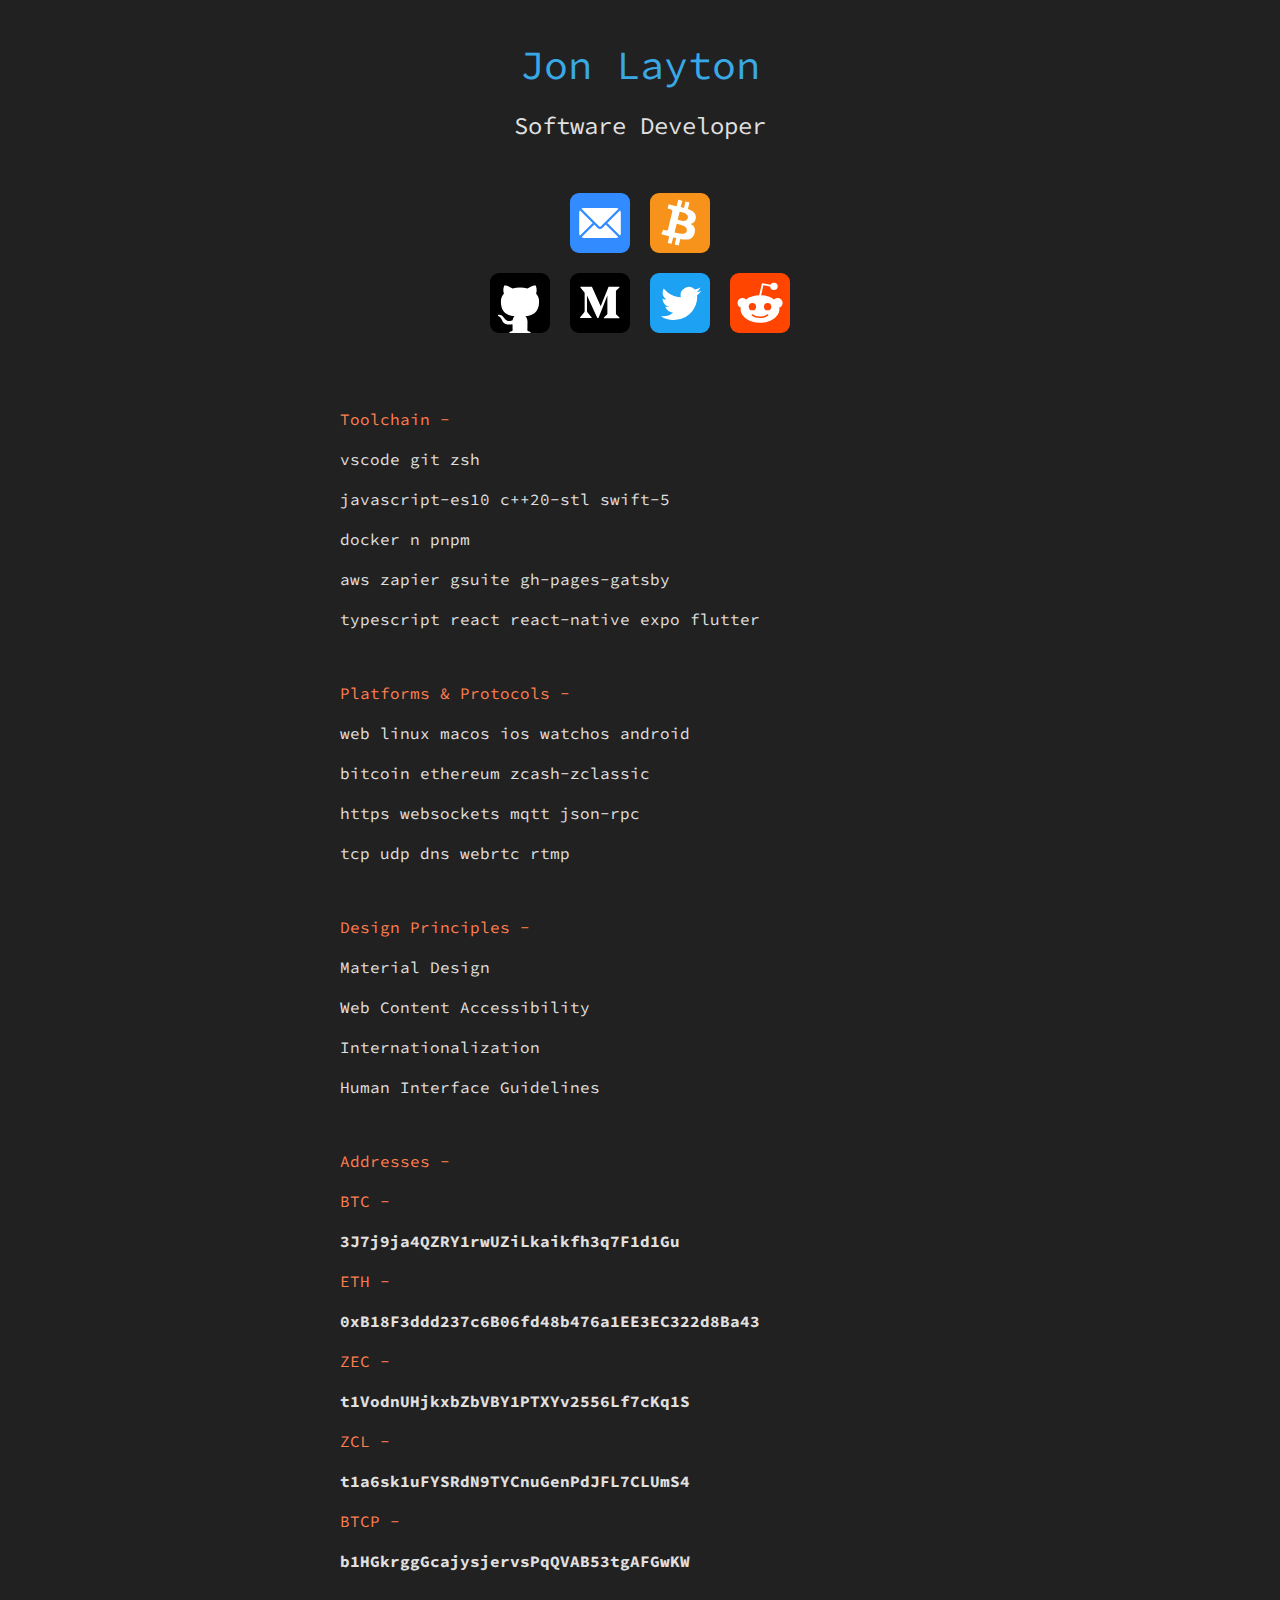
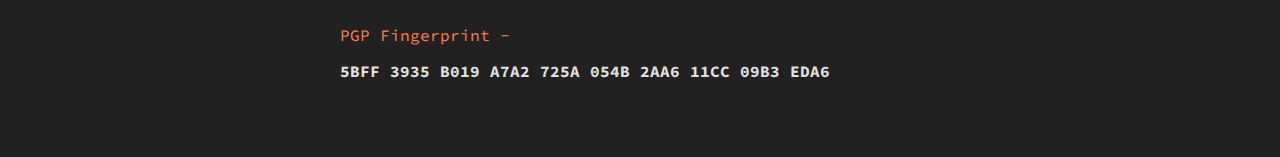
==== commit 6046b2b8: "Refine content and ordering, remove unused script" ====
--- a/index.html
+++ b/index.html
@@ -2,30 +2,26 @@
 <html lang="en">
 
 <head>
-
   <meta charset="UTF-8">
   <meta name="viewport" content="width=device-width, initial-scale=1.0 user-scalable=no">
 
-  <title>JonL.io</title>
+  <title>Jon Layton - Software Developer</title>
 
   <link href="https://fonts.googleapis.com/css?family=Source+Code+Pro" rel="stylesheet" type="text/css">
   <link href="https://fonts.googleapis.com/icon?family=Material+Icons" rel="stylesheet">
   <link href="css/style.css" rel="stylesheet" type="text/css">
-
-  <script src="https://ajax.googleapis.com/ajax/libs/jquery/3.1.1/jquery.min.js"></script>
-
 </head>
 
 <body>
 
   <section>
-    <div class="post" id="page" style="margin-top: 40px;">
+    <div class="post" id="page" style="margin-top: 40px; margin-bottom: 20px;">
       <h1>Jon Layton</h1>
       <h2>Software Developer</h2>
       <br />
       <br />
 
-      <ul class="social-list centered">
+      <ul class="social-list centered" id="contact">
         <li><a href="mailto:me@jonl.io">
             <svg xmlns="http://www.w3.org/2000/svg" fill="#328cff" aria-label="Email" role="img" viewBox="0 0 512 512">
               <rect width="512" height="512" rx="15%" />
@@ -60,7 +56,6 @@
               <rect width="512" height="512" fill="#1da1f3" rx="15%" />
               <path fill="#fff" d="M437 152c-12 6-26 10-40 12 15-9 26-23 32-40-14 8-29 14-45 17a72 72 0 0 0-122 65c-56-3-110-29-145-74a68 68 0 0 0 22 94c-11 0-22-2-32-7 1 33 24 62 56 69-10 3-21 3-32 1 10 29 37 49 67 50-29 24-68 35-105 29a199 199 0 0 0 309-179c14-10 26-22 35-37" /></svg>
           </a></li>
-
         <li><a href="https://www.reddit.com/user/ch4ot1c/">
             <svg fill="#ff4500" stroke-linecap="round" stroke-linejoin="round" viewBox="0 0 512 512" xmlns="http://www.w3.org/2000/svg"
               aria-label="Reddit">
@@ -83,63 +78,62 @@
       <br />
 
       <p>
-        <p class="color-title">Core -</p>
-        <p><a href="https://github.com/tc39/ecma262" target="_blank">javascript</a> <a href="https://github.com/Microsoft/TypeScript/blob/master/doc/spec.md"
-            target="_blank">typescript</a></p>
-        <p><a href="https://github.com/facebook/react" target="_blank">react</a> <a href="https://github.com/facebook/react-native"
-            target="_blank">react-native</a> <a href="https://github.com/flutter/flutter" target="_blank">flutter</a></p>
-        <p><a href="https://www.markdownguide.org/cheat-sheet/" target="_blank">markdown</a> <a href="https://getbootstrap.com/"
-            target="_blank">bootstrap</a> <a href="https://nativebase.io/" target="_blank">nativebase</a></p>
-        <p><a href="https://expressjs.com/en/4x/api.html" target="_blank">express</a> <a href="https://socket.io/"
-            target="_blank">socket.io</a> <a href="https://github.com/ethereum/web3.js/" target="_blank">web3</a></p>
-        <p><a href="https://aws.amazon.com/" target="_blank">aws</a> <a href="https://hub.docker.com/explore/" target="_blank">docker</a>
-          <a href="https://pages.github.com/" target="_blank">gh-pages</a></p>
-        <p><a href="https://git-scm.com/" target="_blank">git</a> <a href="https://www.npmjs.com/" target="_blank">npm</a>
-          <a href="https://github.com/robbyrussell/oh-my-zsh/wiki" target="_blank">zsh</a></p>
+        <p class="color-title" id="toolchain" >Toolchain -</p>
+
+        <p><a href="https://github.com/microsoft/vscode" target="_blank">vscode</a> <a href="https://git-scm.com/" target="_blank">git</a> <a href="https://ohmyz.sh/" target="_blank">zsh</a>
+        
+        <p><a href="https://github.com/tc39/ecma262" target="_blank">javascript-es10</a> <a href="https://en.cppreference.com/w/cpp" target="_blank">c++20-stl</a> <a href="https://swift.org/download/#swift-50-development" target="_blank">swift-5</a></p>
+
+        <p><a href="https://hub.docker.com/explore/" target="_blank">docker</a> <a href="https://github.com/mklement0/n-install#installation-from-github" target="_blank">n</a> <a href="https://github.com/pnpm/pnpm">pnpm</a></p>
+        
+        <p><a href="https://aws.amazon.com/" target="_blank">aws</a> <a href="https://zapier.com/" target="_blank">zapier</a> <a href="https://gsuite.google.com/" target="_blank">gsuite</a> <a href="https://www.gatsbyjs.org/docs/how-gatsby-works-with-github-pages/" target="_blank">gh-pages-gatsby</a>
+
+        <p><a href="https://github.com/microsoft/typescript/blob/master/doc/spec.md" target="_blank">typescript</a> <a href="https://github.com/facebook/react" target="_blank">react</a> <a href="https://github.com/facebook/react-native" target="_blank">react-native</a> <a href="https://expo.io/" target="_blank">expo</a> <a href="https://github.com/flutter/flutter" target="_blank">flutter</a></p>
+
         <br />
-        <p class="color-title">Languages by preference -</p>
-        <p><a href="https://en.cppreference.com/w/cpp" target="_blank">c++11-stl</a> <a href="https://github.com/tc39/ecma262"
-            target="_blank">js-es7</a> <a href="https://github.com/Microsoft/TypeScript/blob/master/doc/spec.md" target="_blank">ts</a>
-          <a href="https://www.gnu.org/software/bash/" target="_blank">bash</a> <a href="https://docs.swift.org/swift-book/LanguageGuide/TheBasics.html"
-            target="_blank">swift</a> <a href="http://cslibrary.stanford.edu/101/EssentialC.pdf" target="_blank">c</a>
-          <a href="https://docs.python.org/3.6/" target="_blank">python</a> <a href="https://remix.ethereum.org/"
-            target="_blank">solidity</a> <a href="https://www.java.com/en/" target="_blank">java</a></p>
+        <p class="color-title" id="protocols">Platforms &amp; Protocols -</p>
+
+        <p><a href="https://developers.google.com/web/progressive-web-apps/" target="_blank">web</a> <a href="https://www.kernel.org/" target="_blank">linux</a> <a href="https://www.apple.com/macos" target="_blank">macos</a> <a href="https://www.apple.com/ios" target="_blank">ios</a> <a href="https://www.apple.com/watchos" target="_blank">watchos</a> <a href="https://www.android.com/" target="_blank">android</a></p>
+
+        <p><a href="https://github.com/bitcoin/bitcoin" target="_blank">bitcoin</a> <a href="https://github.com/ethereum/wiki/wiki/White-Paper" target="_blank">ethereum</a> <a href="https://github.com/zcash/zips/blob/master/protocol/protocol.pdf" target="_blank">zcash-zclassic</a></p>
+        
+        <p><a href="https://httpwg.org/specs/rfc7231.html" target="_blank">https</a> <a href="https://tools.ietf.org/html/rfc6455" target="_blank">websockets</a> <a href="https://mqtt.org/" target="_blank">mqtt</a> <a href="http://www.jsonrpc.org/" target="_blank">json-rpc</a></p>
+          
+        <p><a href="https://nmap.org/book/tcpip-ref.html#tcp-header" target="_blank">tcp</a> <a href="https://nmap.org/book/tcpip-ref.html#udp-header" target="_blank">udp</a> <a href="https://blog.cloudflare.com/announcing-1111/" target="_blank">dns</a> <a href="https://webrtc.org/" target="_blank">webrtc</a> <a href="https://www.adobe.com/content/dam/acom/en/devnet/rtmp/pdf/rtmp_specification_1.0.pdf" target="_blank">rtmp</a></p>
+
         <br />
-        <p class="color-title">Platfoms I've developed on -</p>
-        <p><a href="https://developers.google.com/web/progressive-web-apps/" target="_blank">web</a> <a href="https://developer.chrome.com/extensions/devguide"
-            target="_blank">chrome-browser</a> <a href="https://www.kernel.org/" target="_blank">linux</a> <a href="https://www.android.com/"
-            target="_blank">android</a> <a href="https://www.apple.com/ios" target="_blank">ios</a> <a href="https://www.apple.com/watchos"
-            target="_blank">watchos</a></p>
+        <p class="color-title" id="design">Design Principles -</p>
+
+        <p><a href="https://github.com/material-components" target="_blank">Material Design</a></p>
+
+        <p><a href="https://developers.google.com/web/fundamentals/accessibility/#web_content_accessibility_guidelines" target="_blank">Web Content Accessibility</a></p>
+
+        <p><a href="https://developers.google.com/international/" target="_blank">Internationalization</a></p>
+
+        <p><a href="https://developer.apple.com/design/human-interface-guidelines/" target="_blank">Human Interface Guidelines</a></p>
+
         <br />
-        <p class="color-title">Protocols I've worked with -</p>
-        <p><a href="https://tools.ietf.org/html/rfc7540" target="_blank">http</a> <a href="https://mqtt.org/" target="_blank">mqtt</a>
-          <a href="http://www.jsonrpc.org/" target="_blank">json-rpc</a> <a href="https://tools.ietf.org/html/rfc6455"
-            target="_blank">websockets</a> <a href="https://webrtc.org/" target="_blank">webrtc</a> <a href="https://www.adobe.com/content/dam/acom/en/devnet/rtmp/pdf/rtmp_specification_1.0.pdf"
-            target="_blank">rtmp</a> <a href="https://blog.cloudflare.com/announcing-1111/" target="_blank">dns</a></p>
-        <p><a href="https://bitcoin.org/bitcoin.pdf" target="_blank">bitcoin</a> <a href="http://gavwood.com/paper.pdf"
-            target="_blank">ethereum</a> <a href="https://github.com/zcash/zips/blob/master/protocol/protocol.pdf"
-            target="_blank">zcash</a> <a href="https://github.com/z-classic/zclassic" target="_blank">zclassic</a> <a
-            href="https://github.com/BTCPrivate/BitcoinPrivate" target="_blank">bitcoin-private</a></p>
+        <p class="color-title" id="₿">Addresses -</p>
+
+        <p class="color-title">BTC - </p>
+        <p><b>3J7j9ja4QZRY1rwUZiLkaikfh3q7F1d1Gu</b></p>
+
+        <p class="color-title">ETH - </p>
+        <p><b>0xB18F3ddd237c6B06fd48b476a1EE3EC322d8Ba43</b></p>
+
+        <p class="color-title">ZEC - </p>
+        <p><b>t1VodnUHjkxbZbVBY1PTXYv2556Lf7cKq1S</b></p>
+
+        <p class="color-title">ZCL - </p>
+        <p><b>t1a6sk1uFYSRdN9TYCnuGenPdJFL7CLUmS4</b></p>
+
+        <p class="color-title">BTCP - </p>
+        <p><b>b1HGkrggGcajysjervsPqQVAB53tgAFGwKW</b></p>
+
         <br />
-        <p class="color-title">Design Experience -</p>
-        <p>Typography, Iconography, Grid Systems</p>
-        <p>Color Theory</p>
-        <p>Internationalization (<a href="https://crowdin.com/" target="_blank">crowdin</a>)</p>
-        <p>Web Content Accessibility Guidelines</p>
-        <p>Google Material Design Guidelines</p>
-        <p>iOS Human Interface Guidelines</p>
-        <br />
-        <p id="donate" class="color-title">Bitcoin - </p><b>3J7j9ja4QZRY1rwUZiLkaikfh3q7F1d1Gu</b>
-        <p class="color-title">Ethereum - </p><b>0xB18F3ddd237c6B06fd48b476a1EE3EC322d8Ba43</b>
-        <p class="color-title">Bitcoin Private (shielded) - </p><b>zkY4fCSnTUC7fWiPSduJC2kXGMMcRgDsiAv8C7mdWYnLUxRWVh1ocq4XuGzZSDQAu7mqzJGbFPcEeupnWUL2NUv615J38om</b>
-        <p class="color-title">Bitcoin Private (transparent) - </p><b>b1HGkrggGcajysjervsPqQVAB53tgAFGwKW</b>
-        <p class="color-title">Zclassic - </p><b>t1a6sk1uFYSRdN9TYCnuGenPdJFL7CLUmS4</b>
-        <p class="color-title">Zcash - </p><b>t1VodnUHjkxbZbVBY1PTXYv2556Lf7cKq1S</b>
-        <p class="color-title">Bcash - </p><b>19Sihvv4Q2TSwGJT5J6uxF24h7WQWPUr5A</b>
-        <br />
-        <br />
-        <p class="color-title">PGP - </p><b>5BFF 3935 B019 A7A2 725A 054B 2AA6 11CC 09B3 EDA6</b>
-        <br />
+
+        <p class="color-title">PGP Fingerprint - </p>
+        <b>5BFF 3935 B019 A7A2 725A 054B 2AA6 11CC 09B3 EDA6</b>
     </div>
   </section>
 
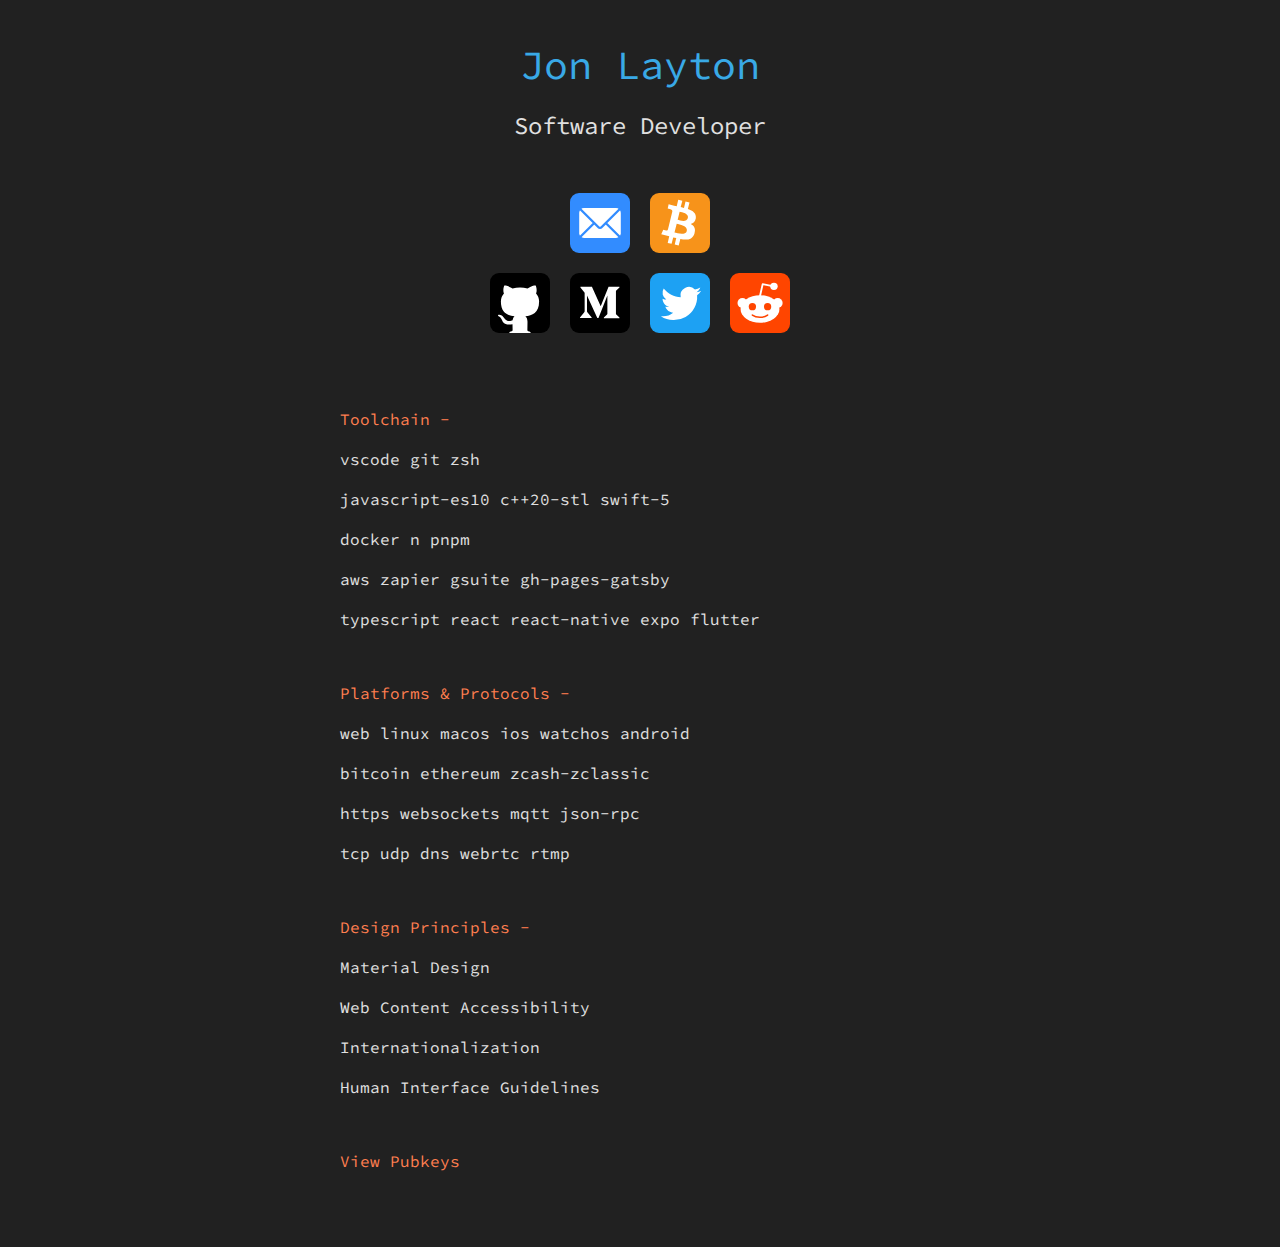
==== commit 63f87f9c: "Format Document" ====
--- a/index.html
+++ b/index.html
@@ -15,23 +15,26 @@
 <body>
 
   <section>
-    <div class="post" id="page" style="margin-top: 40px; margin-bottom: 20px;">
+    <div class="post" style="margin-top: 40px; margin-bottom: 20px;">
       <h1>Jon Layton</h1>
       <h2>Software Developer</h2>
       <br />
       <br />
 
       <ul class="social-list centered" id="contact">
-        <li><a href="mailto:me@jonl.io">
+        <li><a href="mailto:me@jonl.io" id="mail">
             <svg xmlns="http://www.w3.org/2000/svg" fill="#328cff" aria-label="Email" role="img" viewBox="0 0 512 512">
               <rect width="512" height="512" rx="15%" />
               <rect width="355" height="256" x="78.5" y="128" fill="#fff" rx="8%" />
-              <path fill="none" stroke="#328cff" stroke-width="20" d="M434 128L269 292c-7 8-19 8-26 0L78 128m0 256l129-128m227 128L305 256" /></svg>
+              <path fill="none" stroke="#328cff" stroke-width="20"
+                d="M434 128L269 292c-7 8-19 8-26 0L78 128m0 256l129-128m227 128L305 256" /></svg>
           </a></li>
-        <li><a href="bitcoin:3J7j9ja4QZRY1rwUZiLkaikfh3q7F1d1Gu">
+        <li><a href="bitcoin:3J7j9ja4QZRY1rwUZiLkaikfh3q7F1d1Gu" id="₿">
             <svg fill="#fff" viewBox="0 0 512 512" xmlns="http://www.w3.org/2000/svg" aria-label="Bitcoin" role="img">
               <rect fill="#f7931a" height="512" rx="15%" width="512" />
-              <path d="m391 216c6-43-25-64-68-79l14-55-34-9-13 54-28-7 14-54-35-9-13 56-22-5-47-12-8 36 24 6c14 4 17 14 15 21l-15 63 3 1-3-1-22 89c-2 5-6 11-16 8l-24-6-17 39 68 17-13 57 33 8 14-55 26 6-13 55 34 9 14-56c58 11 102 6 120-46 14-42-1-66-32-82 22-5 39-20 44-49zm-77 108c-11 41-82 20-105 14l19-75c23 6 97 17 86 61zm9-110c-9 39-67 20-87 15l17-68c20 5 81 14 70 53z" /></svg>
+              <path
+                d="m391 216c6-43-25-64-68-79l14-55-34-9-13 54-28-7 14-54-35-9-13 56-22-5-47-12-8 36 24 6c14 4 17 14 15 21l-15 63 3 1-3-1-22 89c-2 5-6 11-16 8l-24-6-17 39 68 17-13 57 33 8 14-55 26 6-13 55 34 9 14-56c58 11 102 6 120-46 14-42-1-66-32-82 22-5 39-20 44-49zm-77 108c-11 41-82 20-105 14l19-75c23 6 97 17 86 61zm9-110c-9 39-67 20-87 15l17-68c20 5 81 14 70 53z" />
+              </svg>
           </a></li>
       </ul>
 
@@ -42,23 +45,28 @@
               <clipPath id="gh_svg">
                 <rect width="512" height="512" rx="15%" />
               </clipPath>
-              <path fill="#fff" d="M335 499c14 0 12 17 12 17H165s-2-17 12-17c13 0 16-6 16-12l-1-50c-71 16-86-28-86-28-12-30-28-37-28-37-24-16 1-16 1-16 26 2 40 26 40 26 22 39 59 28 74 22 2-17 9-28 16-35-57-6-116-28-116-126 0-28 10-51 26-69-3-6-11-32 3-67 0 0 21-7 70 26 42-12 86-12 128 0 49-33 70-26 70-26 14 35 6 61 3 67 16 18 26 41 26 69 0 98-60 120-117 126 10 8 18 24 18 48l-1 70c0 6 3 12 16 12z"
+              <path fill="#fff"
+                d="M335 499c14 0 12 17 12 17H165s-2-17 12-17c13 0 16-6 16-12l-1-50c-71 16-86-28-86-28-12-30-28-37-28-37-24-16 1-16 1-16 26 2 40 26 40 26 22 39 59 28 74 22 2-17 9-28 16-35-57-6-116-28-116-126 0-28 10-51 26-69-3-6-11-32 3-67 0 0 21-7 70 26 42-12 86-12 128 0 49-33 70-26 70-26 14 35 6 61 3 67 16 18 26 41 26 69 0 98-60 120-117 126 10 8 18 24 18 48l-1 70c0 6 3 12 16 12z"
                 clip-path="url(#gh_svg)" />
             </svg>
           </a></li>
         <li><a href="https://medium.com/@jon_l">
             <svg xmlns="http://www.w3.org/2000/svg" aria-label="Medium" role="img" viewBox="0 0 512 512">
               <rect width="512" height="512" rx="15%" />
-              <path fill="#fff" d="M125 173c0-4-2-9-5-11l-31-38v-6h98l75 166 67-166h93v6l-27 26c-2 1-3 4-3 7v190c0 3 1 6 3 8l27 25v6H289v-6l27-26c3-3 3-4 3-8V193l-76 192h-10l-88-192v129c-1 5 1 11 5 15l35 43v5H85v-5l35-43c4-4 6-10 5-15z" /></svg>
+              <path fill="#fff"
+                d="M125 173c0-4-2-9-5-11l-31-38v-6h98l75 166 67-166h93v6l-27 26c-2 1-3 4-3 7v190c0 3 1 6 3 8l27 25v6H289v-6l27-26c3-3 3-4 3-8V193l-76 192h-10l-88-192v129c-1 5 1 11 5 15l35 43v5H85v-5l35-43c4-4 6-10 5-15z" />
+              </svg>
           </a></li>
         <li><a href="https://twitter.com/Jon_L_">
             <svg xmlns="http://www.w3.org/2000/svg" aria-label="Twitter" role="img" viewBox="0 0 512 512">
               <rect width="512" height="512" fill="#1da1f3" rx="15%" />
-              <path fill="#fff" d="M437 152c-12 6-26 10-40 12 15-9 26-23 32-40-14 8-29 14-45 17a72 72 0 0 0-122 65c-56-3-110-29-145-74a68 68 0 0 0 22 94c-11 0-22-2-32-7 1 33 24 62 56 69-10 3-21 3-32 1 10 29 37 49 67 50-29 24-68 35-105 29a199 199 0 0 0 309-179c14-10 26-22 35-37" /></svg>
+              <path fill="#fff"
+                d="M437 152c-12 6-26 10-40 12 15-9 26-23 32-40-14 8-29 14-45 17a72 72 0 0 0-122 65c-56-3-110-29-145-74a68 68 0 0 0 22 94c-11 0-22-2-32-7 1 33 24 62 56 69-10 3-21 3-32 1 10 29 37 49 67 50-29 24-68 35-105 29a199 199 0 0 0 309-179c14-10 26-22 35-37" />
+              </svg>
           </a></li>
         <li><a href="https://www.reddit.com/user/ch4ot1c/">
-            <svg fill="#ff4500" stroke-linecap="round" stroke-linejoin="round" viewBox="0 0 512 512" xmlns="http://www.w3.org/2000/svg"
-              aria-label="Reddit">
+            <svg fill="#ff4500" stroke-linecap="round" stroke-linejoin="round" viewBox="0 0 512 512"
+              xmlns="http://www.w3.org/2000/svg" aria-label="Reddit">
               <rect height="512" rx="15%" width="512" />
               <g fill="#fff">
                 <ellipse cx="256" cy="307" rx="166" ry="117" />
@@ -78,62 +86,71 @@
       <br />
 
       <p>
-        <p class="color-title" id="toolchain" >Toolchain -</p>
+        <p class="color-title" id="toolchain">Toolchain -</p>
 
-        <p><a href="https://github.com/microsoft/vscode" target="_blank">vscode</a> <a href="https://git-scm.com/" target="_blank">git</a> <a href="https://ohmyz.sh/" target="_blank">zsh</a>
-        
-        <p><a href="https://github.com/tc39/ecma262" target="_blank">javascript-es10</a> <a href="https://en.cppreference.com/w/cpp" target="_blank">c++20-stl</a> <a href="https://swift.org/download/#swift-50-development" target="_blank">swift-5</a></p>
+        <p><a href="https://github.com/microsoft/vscode" target="_blank">vscode</a> <a href="https://git-scm.com/"
+            target="_blank">git</a> <a href="https://ohmyz.sh/" target="_blank">zsh</a>
 
-        <p><a href="https://hub.docker.com/explore/" target="_blank">docker</a> <a href="https://github.com/mklement0/n-install#installation-from-github" target="_blank">n</a> <a href="https://github.com/pnpm/pnpm">pnpm</a></p>
-        
-        <p><a href="https://aws.amazon.com/" target="_blank">aws</a> <a href="https://zapier.com/" target="_blank">zapier</a> <a href="https://gsuite.google.com/" target="_blank">gsuite</a> <a href="https://www.gatsbyjs.org/docs/how-gatsby-works-with-github-pages/" target="_blank">gh-pages-gatsby</a>
+          <p><a href="https://github.com/tc39/ecma262" target="_blank">javascript-es10</a> <a
+              href="https://en.cppreference.com/w/cpp" target="_blank">c++20-stl</a> <a
+              href="https://swift.org/download/#swift-50-development" target="_blank">swift-5</a></p>
 
-        <p><a href="https://github.com/microsoft/typescript/blob/master/doc/spec.md" target="_blank">typescript</a> <a href="https://github.com/facebook/react" target="_blank">react</a> <a href="https://github.com/facebook/react-native" target="_blank">react-native</a> <a href="https://expo.io/" target="_blank">expo</a> <a href="https://github.com/flutter/flutter" target="_blank">flutter</a></p>
+          <p><a href="https://hub.docker.com/explore/" target="_blank">docker</a> <a
+              href="https://github.com/mklement0/n-install#installation-from-github" target="_blank">n</a> <a
+              href="https://github.com/pnpm/pnpm">pnpm</a></p>
 
-        <br />
-        <p class="color-title" id="protocols">Platforms &amp; Protocols -</p>
+          <p><a href="https://aws.amazon.com/" target="_blank">aws</a> <a href="https://zapier.com/"
+              target="_blank">zapier</a> <a href="https://gsuite.google.com/" target="_blank">gsuite</a> <a
+              href="https://www.gatsbyjs.org/docs/how-gatsby-works-with-github-pages/"
+              target="_blank">gh-pages-gatsby</a>
 
-        <p><a href="https://developers.google.com/web/progressive-web-apps/" target="_blank">web</a> <a href="https://www.kernel.org/" target="_blank">linux</a> <a href="https://www.apple.com/macos" target="_blank">macos</a> <a href="https://www.apple.com/ios" target="_blank">ios</a> <a href="https://www.apple.com/watchos" target="_blank">watchos</a> <a href="https://www.android.com/" target="_blank">android</a></p>
+            <p><a href="https://github.com/microsoft/typescript/blob/master/doc/spec.md" target="_blank">typescript</a>
+              <a href="https://github.com/facebook/react" target="_blank">react</a> <a
+                href="https://github.com/facebook/react-native" target="_blank">react-native</a> <a
+                href="https://expo.io/" target="_blank">expo</a> <a href="https://github.com/flutter/flutter"
+                target="_blank">flutter</a></p>
 
-        <p><a href="https://github.com/bitcoin/bitcoin" target="_blank">bitcoin</a> <a href="https://github.com/ethereum/wiki/wiki/White-Paper" target="_blank">ethereum</a> <a href="https://github.com/zcash/zips/blob/master/protocol/protocol.pdf" target="_blank">zcash-zclassic</a></p>
-        
-        <p><a href="https://httpwg.org/specs/rfc7231.html" target="_blank">https</a> <a href="https://tools.ietf.org/html/rfc6455" target="_blank">websockets</a> <a href="https://mqtt.org/" target="_blank">mqtt</a> <a href="http://www.jsonrpc.org/" target="_blank">json-rpc</a></p>
-          
-        <p><a href="https://nmap.org/book/tcpip-ref.html#tcp-header" target="_blank">tcp</a> <a href="https://nmap.org/book/tcpip-ref.html#udp-header" target="_blank">udp</a> <a href="https://blog.cloudflare.com/announcing-1111/" target="_blank">dns</a> <a href="https://webrtc.org/" target="_blank">webrtc</a> <a href="https://www.adobe.com/content/dam/acom/en/devnet/rtmp/pdf/rtmp_specification_1.0.pdf" target="_blank">rtmp</a></p>
+            <br />
+            <p class="color-title" id="protocols">Platforms &amp; Protocols -</p>
 
-        <br />
-        <p class="color-title" id="design">Design Principles -</p>
+            <p><a href="https://developers.google.com/web/progressive-web-apps/" target="_blank">web</a> <a
+                href="https://www.kernel.org/" target="_blank">linux</a> <a href="https://www.apple.com/macos"
+                target="_blank">macos</a> <a href="https://www.apple.com/ios" target="_blank">ios</a> <a
+                href="https://www.apple.com/watchos" target="_blank">watchos</a> <a href="https://www.android.com/"
+                target="_blank">android</a></p>
 
-        <p><a href="https://github.com/material-components" target="_blank">Material Design</a></p>
+            <p><a href="https://github.com/bitcoin/bitcoin" target="_blank">bitcoin</a> <a
+                href="https://github.com/ethereum/wiki/wiki/White-Paper" target="_blank">ethereum</a> <a
+                href="https://github.com/zcash/zips/blob/master/protocol/protocol.pdf"
+                target="_blank">zcash-zclassic</a></p>
 
-        <p><a href="https://developers.google.com/web/fundamentals/accessibility/#web_content_accessibility_guidelines" target="_blank">Web Content Accessibility</a></p>
+            <p><a href="https://httpwg.org/specs/rfc7231.html" target="_blank">https</a> <a
+                href="https://tools.ietf.org/html/rfc6455" target="_blank">websockets</a> <a href="https://mqtt.org/"
+                target="_blank">mqtt</a> <a href="http://www.jsonrpc.org/" target="_blank">json-rpc</a></p>
 
-        <p><a href="https://developers.google.com/international/" target="_blank">Internationalization</a></p>
+            <p><a href="https://nmap.org/book/tcpip-ref.html#tcp-header" target="_blank">tcp</a> <a
+                href="https://nmap.org/book/tcpip-ref.html#udp-header" target="_blank">udp</a> <a
+                href="https://blog.cloudflare.com/announcing-1111/" target="_blank">dns</a> <a
+                href="https://webrtc.org/" target="_blank">webrtc</a> <a
+                href="https://www.adobe.com/content/dam/acom/en/devnet/rtmp/pdf/rtmp_specification_1.0.pdf"
+                target="_blank">rtmp</a></p>
 
-        <p><a href="https://developer.apple.com/design/human-interface-guidelines/" target="_blank">Human Interface Guidelines</a></p>
+            <br />
+            <p class="color-title" id="design">Design Principles -</p>
 
-        <br />
-        <p class="color-title" id="₿">Addresses -</p>
+            <p><a href="https://github.com/material-components" target="_blank">Material Design</a></p>
 
-        <p class="color-title">BTC - </p>
-        <p><b>3J7j9ja4QZRY1rwUZiLkaikfh3q7F1d1Gu</b></p>
+            <p><a
+                href="https://developers.google.com/web/fundamentals/accessibility/#web_content_accessibility_guidelines"
+                target="_blank">Web Content Accessibility</a></p>
 
-        <p class="color-title">ETH - </p>
-        <p><b>0xB18F3ddd237c6B06fd48b476a1EE3EC322d8Ba43</b></p>
+            <p><a href="https://developers.google.com/international/" target="_blank">Internationalization</a></p>
 
-        <p class="color-title">ZEC - </p>
-        <p><b>t1VodnUHjkxbZbVBY1PTXYv2556Lf7cKq1S</b></p>
+            <p><a href="https://developer.apple.com/design/human-interface-guidelines/" target="_blank">Human Interface
+                Guidelines</a></p>
 
-        <p class="color-title">ZCL - </p>
-        <p><b>t1a6sk1uFYSRdN9TYCnuGenPdJFL7CLUmS4</b></p>
-
-        <p class="color-title">BTCP - </p>
-        <p><b>b1HGkrggGcajysjervsPqQVAB53tgAFGwKW</b></p>
-
-        <br />
-
-        <p class="color-title">PGP Fingerprint - </p>
-        <b>5BFF 3935 B019 A7A2 725A 054B 2AA6 11CC 09B3 EDA6</b>
+            <br />
+            <p class="color-title" id="pubkeys"><a href="pubkeys.html">View Pubkeys</a></p>
     </div>
   </section>
 
--- a/css/style.css
+++ b/css/style.css
@@ -69,7 +69,8 @@
 }
 
 
-p.color-title {
+p.color-title,
+p.color-title a {
   color: coral;
 }
 
